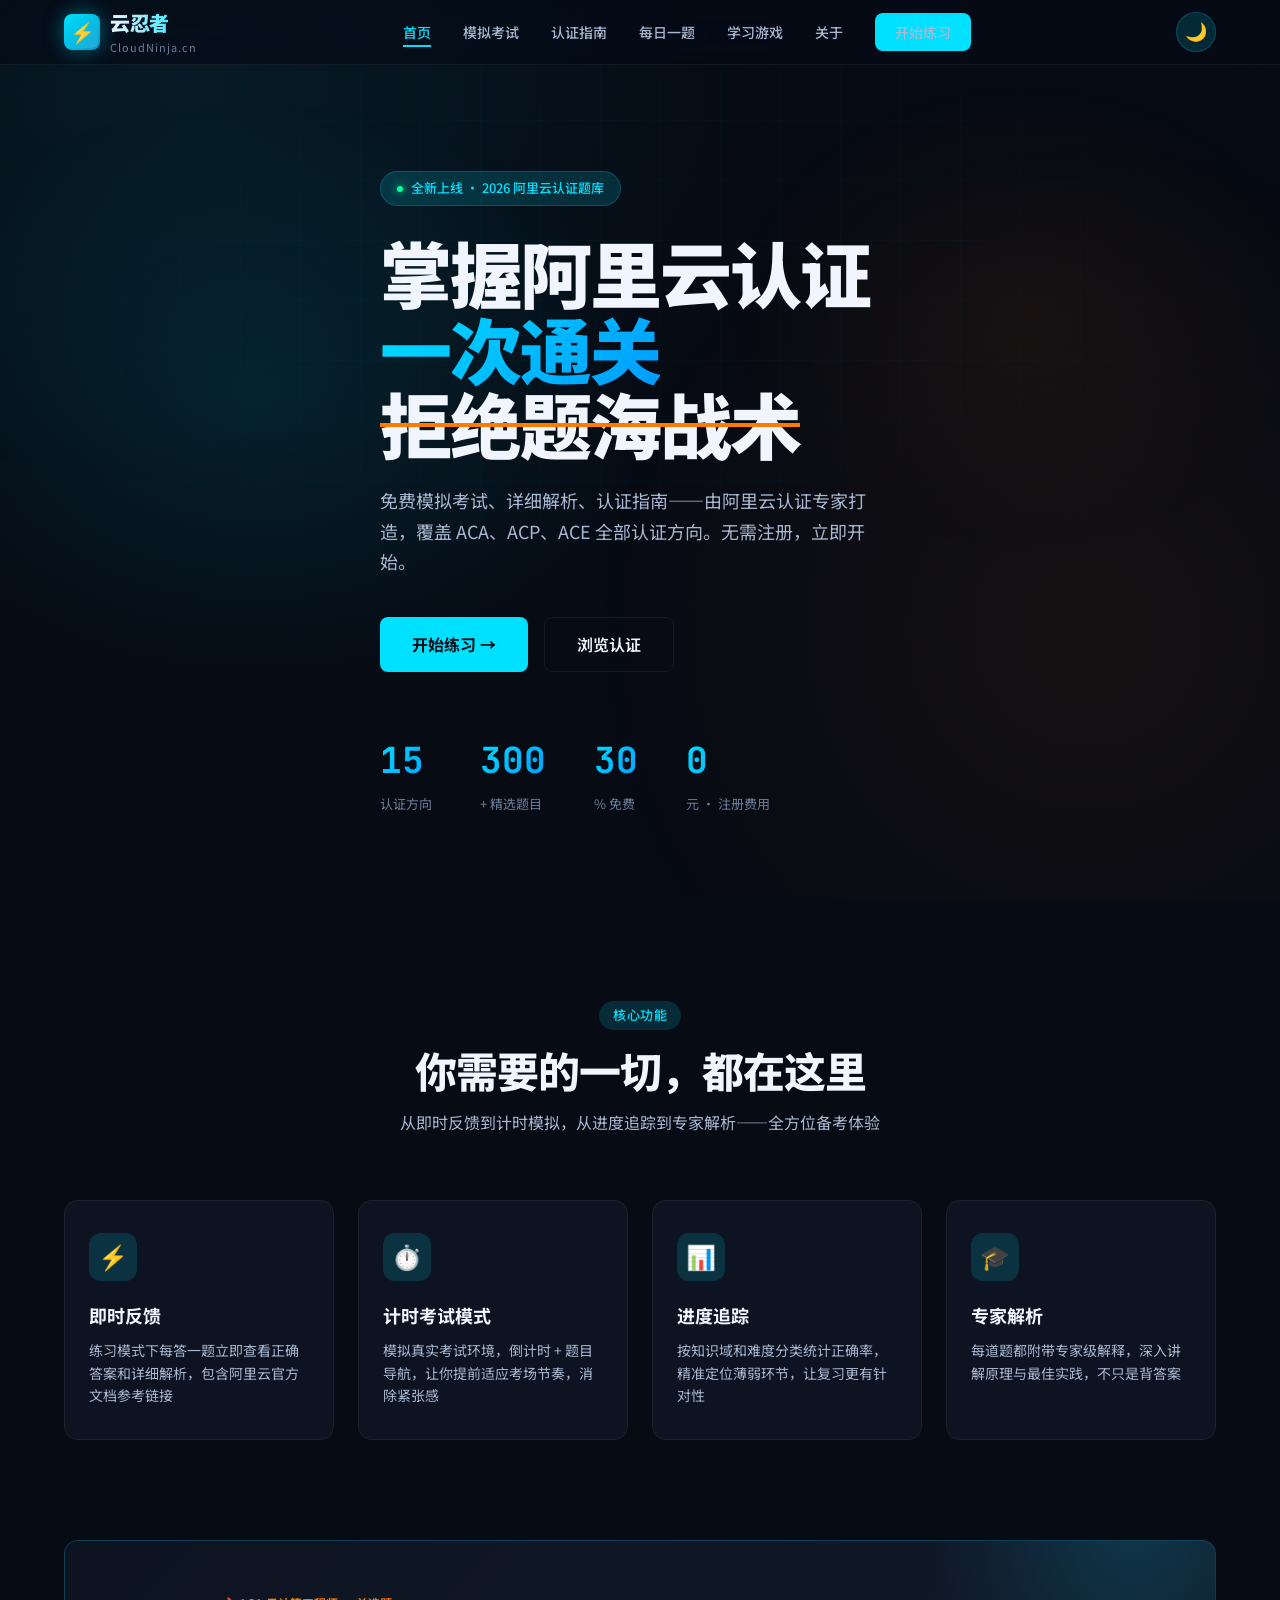
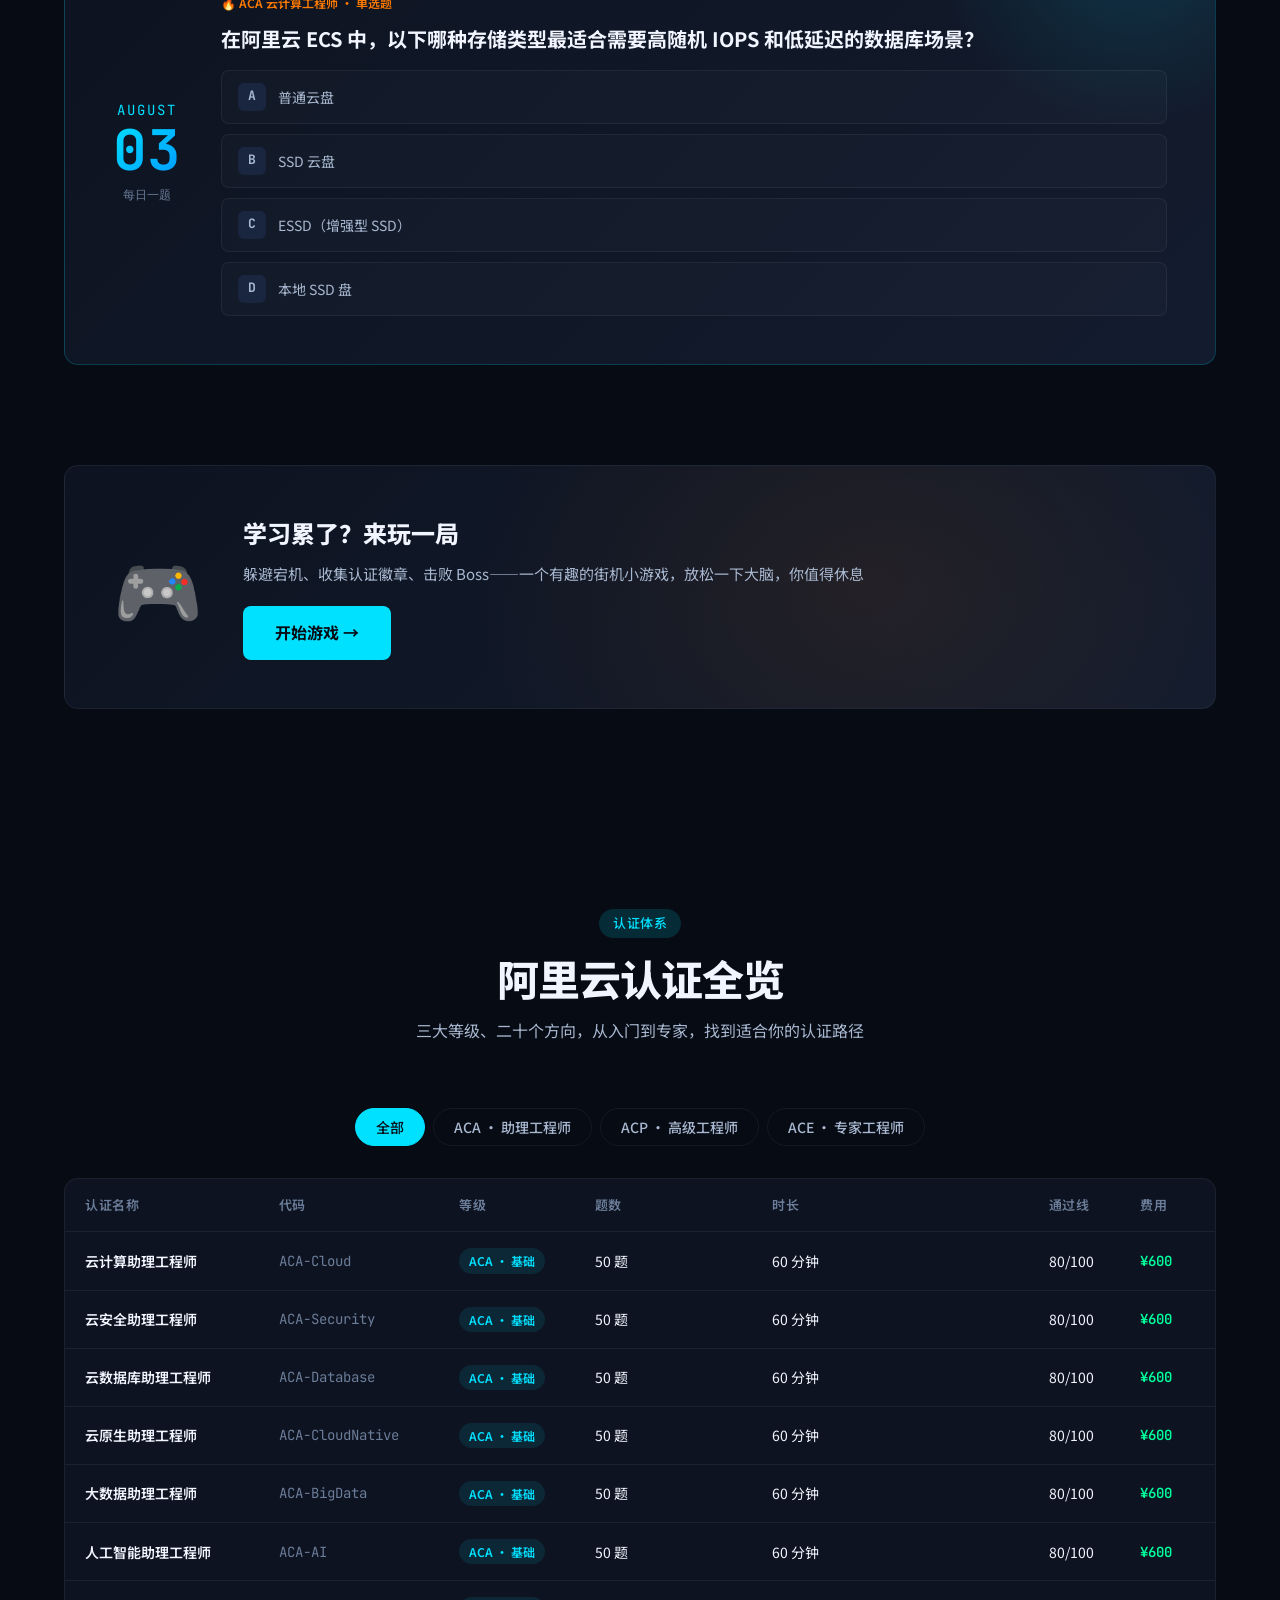
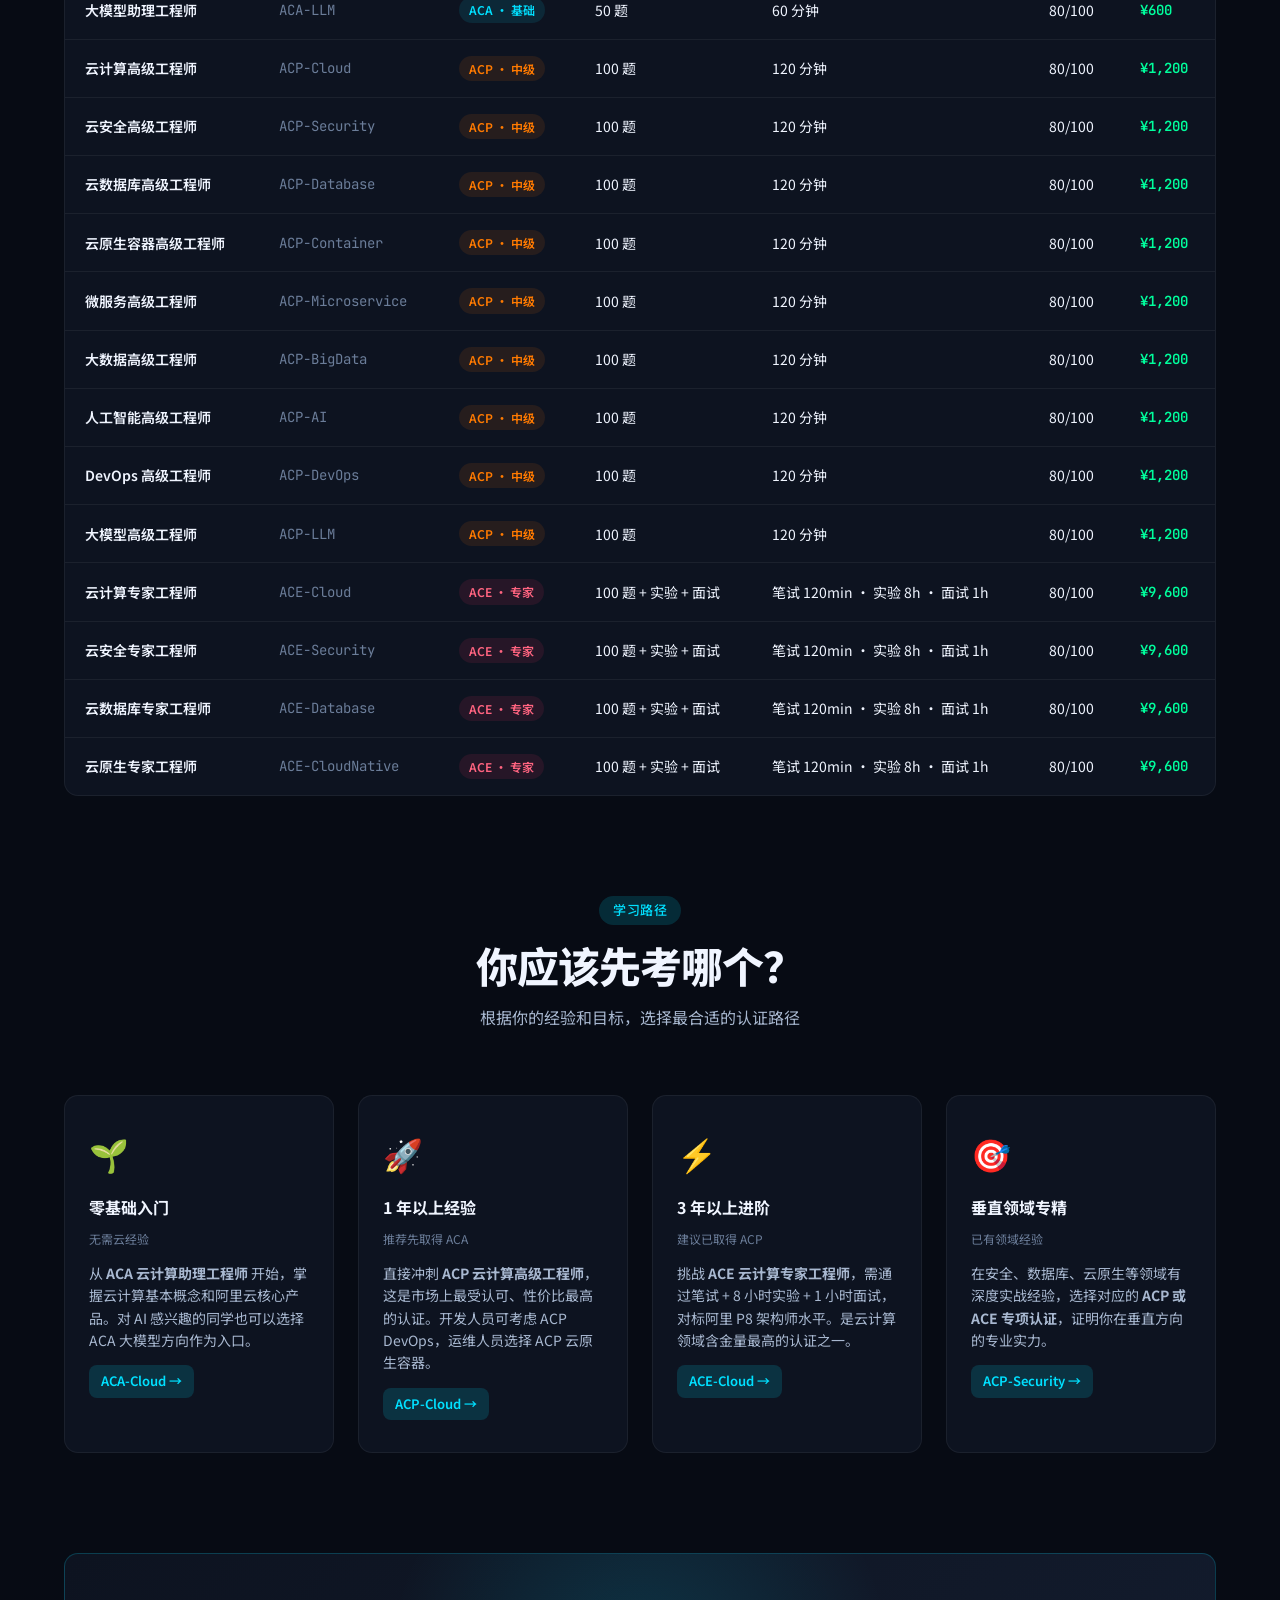
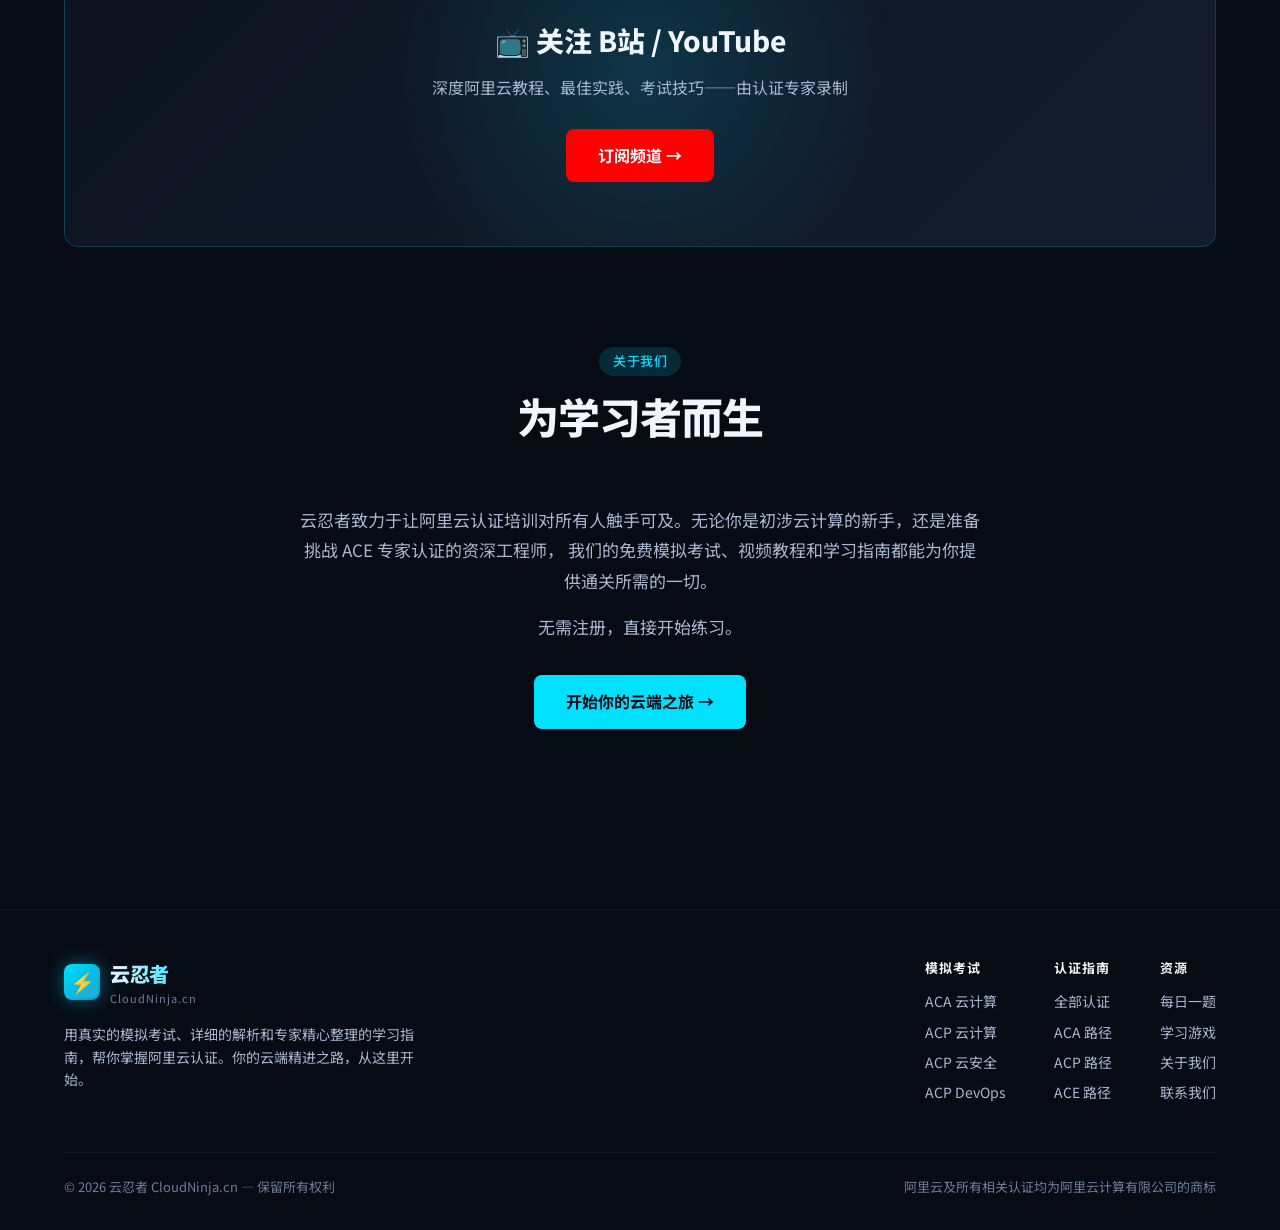
==== index.html @ 6f5555b7 "云忍者 — 阿里云认证模拟考试平台 包含完整的阿里云认证备考网站： - 首页、模拟考试列表、答题系统、认证指南、关于、联系、学习游戏 - 支持 ACA/ACP/ACE 三级认证方向 - 190+ 真实" ====
<!DOCTYPE html>
<html lang="zh-CN">
<head>
    <meta charset="UTF-8">
    <meta name="viewport" content="width=device-width, initial-scale=1.0">
    <meta name="description" content="云忍者 — 免费的阿里云认证备考平台。模拟考试、详细解析、认证指南，助你轻松通过 ACA、ACP、ACE 认证。">
    <meta name="keywords" content="阿里云认证, ACA, ACP, ACE, 云计算, 模拟考试, 认证备考, 云忍者">
    <title>云忍者 — 阿里云认证备考平台 | 免费模拟考试</title>
    <link rel="preconnect" href="https://fonts.googleapis.com">
    <link rel="preconnect" href="https://fonts.gstatic.com" crossorigin>
    <link href="https://fonts.googleapis.com/css2?family=Noto+Sans+SC:wght@300;400;500;700;900&family=JetBrains+Mono:wght@400;600;700&display=swap" rel="stylesheet">
    <link rel="stylesheet" href="style.css">
<script>const t=new URLSearchParams(location.search).get('theme')||localStorage.getItem('theme');if(t==='light')document.documentElement.setAttribute('data-theme','light');</script>
</head>
<body>

<div class="bg-grid"></div>
<div class="bg-glow"></div>

<!-- ===== Navigation ===== -->
<nav id="nav"></nav>

<!-- ===== Hero ===== -->
<section class="hero">
    <div class="hero-bg"></div>
    <div class="hero-particles" id="particles"></div>
    <div class="container">
        <div class="hero-content">
            <div class="hero-badge">
                <span class="dot"></span>
                全新上线 · 2026 阿里云认证题库
            </div>
            <h1>
                掌握阿里云认证<br>
                <span class="accent">一次通关</span><br>
                <span class="strike">拒绝题海战术</span>
            </h1>
            <p>免费模拟考试、详细解析、认证指南——由阿里云认证专家打造，覆盖 ACA、ACP、ACE 全部认证方向。无需注册，立即开始。</p>
            <div class="hero-actions">
                <a href="practice.html" class="btn-primary">开始练习 →</a>
                <a href="certifications.html" class="btn-secondary">浏览认证</a>
            </div>
            <div class="hero-stats">
                <div class="hero-stat">
                    <div class="num" data-target="20">0</div>
                    <div class="label">认证方向</div>
                </div>
                <div class="hero-stat">
                    <div class="num" data-target="1000">0</div>
                    <div class="label">+ 精选题目</div>
                </div>
                <div class="hero-stat">
                    <div class="num" data-target="100">0</div>
                    <div class="label">% 免费</div>
                </div>
                <div class="hero-stat">
                    <div class="num" data-target="0">0</div>
                    <div class="label">元 · 注册费用</div>
                </div>
            </div>
        </div>
    </div>
</section>

<!-- ===== Features ===== -->
<section class="section" id="features">
    <div class="container">
        <div class="section-header reveal">
            <span class="section-tag">核心功能</span>
            <h2 class="section-title">你需要的一切，都在这里</h2>
            <p class="section-sub">从即时反馈到计时模拟，从进度追踪到专家解析——全方位备考体验</p>
        </div>
        <div class="features-grid">
            <a href="practice.html" class="feature-card reveal" style="text-decoration:none;color:inherit">
                <div class="feature-icon">⚡</div>
                <h3>即时反馈</h3>
                <p>练习模式下每答一题立即查看正确答案和详细解析，包含阿里云官方文档参考链接</p>
            </a>
            <a href="practice.html" class="feature-card reveal" style="text-decoration:none;color:inherit">
                <div class="feature-icon">⏱️</div>
                <h3>计时考试模式</h3>
                <p>模拟真实考试环境，倒计时 + 题目导航，让你提前适应考场节奏，消除紧张感</p>
            </a>
            <a href="practice.html" class="feature-card reveal" style="text-decoration:none;color:inherit">
                <div class="feature-icon">📊</div>
                <h3>进度追踪</h3>
                <p>按知识域和难度分类统计正确率，精准定位薄弱环节，让复习更有针对性</p>
            </a>
            <a href="practice.html" class="feature-card reveal" style="text-decoration:none;color:inherit">
                <div class="feature-icon">🎓</div>
                <h3>专家解析</h3>
                <p>每道题都附带专家级解释，深入讲解原理与最佳实践，不只是背答案</p>
            </a>
        </div>
    </div>
</section>

<!-- ===== Question of the Day ===== -->
<section class="section" id="qotd" style="padding-top: 0;">
    <div class="container">
        <div class="qotd-wrap reveal">
            <div class="qotd-date">
                <div class="month">AUGUST</div>
                <div class="day" id="qotdDay">03</div>
                <div class="label">每日一题</div>
            </div>
            <div class="qotd-content">
                <div class="qotd-tag">🔥 ACA 云计算工程师 · 单选题</div>
                <h3>在阿里云 ECS 中，以下哪种存储类型最适合需要高随机 IOPS 和低延迟的数据库场景？</h3>
                <div class="qotd-options" id="qotdOptions">
                    <div class="qotd-option" onclick="checkAnswer(this, false)">
                        <span class="key">A</span> 普通云盘
                    </div>
                    <div class="qotd-option" onclick="checkAnswer(this, false)">
                        <span class="key">B</span> SSD 云盘
                    </div>
                    <div class="qotd-option" onclick="checkAnswer(this, true)">
                        <span class="key">C</span> ESSD（增强型 SSD）
                    </div>
                    <div class="qotd-option" onclick="checkAnswer(this, false)">
                        <span class="key">D</span> 本地 SSD 盘
                    </div>
                </div>
                <div class="qotd-explain" id="qotdExplain">
                    <strong>✅ 正确答案：C. ESSD（增强型 SSD）</strong><br><br>
                    ESSD（Enhanced SSD）基于新一代分布式块存储架构，提供高达 100 万 PL 的随机读写 IOPS 和超低延迟，是数据库等高 IO 场景的首选。相比普通 SSD 云盘，ESSD 在性能上有质的飞跃；而本地 SSD 盘虽然有高性能但数据可靠性不如云盘，且无法随时扩容和快照备份。<br><br>
                    📖 参考：阿里云 ESSD 产品文档 — 块存储性能对比
                </div>
            </div>
        </div>
    </div>
</section>

<!-- ===== Game Promo ===== -->
<section class="section" id="game" style="padding-top: 0;">
    <div class="container">
        <div class="game-banner reveal">
            <div class="game-visual">🎮</div>
            <div class="game-text">
                <h3>学习累了？来玩一局</h3>
                <p>躲避宕机、收集认证徽章、击败 Boss——一个有趣的街机小游戏，放松一下大脑，你值得休息</p>
                <a href="game.html" class="btn-primary">开始游戏 →</a>
            </div>
        </div>
    </div>
</section>

<!-- ===== Certifications ===== -->
<section class="section" id="certifications">
    <div class="container">
        <div class="section-header reveal">
            <span class="section-tag">认证体系</span>
            <h2 class="section-title">阿里云认证全览</h2>
            <p class="section-sub">三大等级、二十个方向，从入门到专家，找到适合你的认证路径</p>
        </div>

        <div class="cert-filter reveal">
            <button class="filter-btn active" data-level="all">全部</button>
            <button class="filter-btn" data-level="aca">ACA · 助理工程师</button>
            <button class="filter-btn" data-level="acp">ACP · 高级工程师</button>
            <button class="filter-btn" data-level="ace">ACE · 专家工程师</button>
        </div>

        <div class="cert-table-wrap reveal">
            <table class="cert-table" id="certTable">
                <thead>
                    <tr>
                        <th>认证名称</th>
                        <th>代码</th>
                        <th>等级</th>
                        <th>题数</th>
                        <th>时长</th>
                        <th>通过线</th>
                        <th>费用</th>
                    </tr>
                </thead>
                <tbody id="certTbody">
                    <!-- ACA -->
                    <tr data-level="aca" onclick="window.location.href='certifications.html?cert=aca-cloud'">
                        <td class="cert-name">云计算助理工程师</td>
                        <td class="cert-code">ACA-Cloud</td>
                        <td><span class="cert-level level-aca">ACA · 基础</span></td>
                        <td>50 题</td>
                        <td>60 分钟</td>
                        <td>80/100</td>
                        <td class="cert-price">¥600</td>
                    </tr>
                    <tr data-level="aca" onclick="window.location.href='certifications.html?cert=aca-security'">
                        <td class="cert-name">云安全助理工程师</td>
                        <td class="cert-code">ACA-Security</td>
                        <td><span class="cert-level level-aca">ACA · 基础</span></td>
                        <td>50 题</td>
                        <td>60 分钟</td>
                        <td>80/100</td>
                        <td class="cert-price">¥600</td>
                    </tr>
                    <tr data-level="aca" onclick="window.location.href='certifications.html?cert=aca-database'">
                        <td class="cert-name">云数据库助理工程师</td>
                        <td class="cert-code">ACA-Database</td>
                        <td><span class="cert-level level-aca">ACA · 基础</span></td>
                        <td>50 题</td>
                        <td>60 分钟</td>
                        <td>80/100</td>
                        <td class="cert-price">¥600</td>
                    </tr>
                    <tr data-level="aca" onclick="window.location.href='certifications.html?cert=aca-cloudnative'">
                        <td class="cert-name">云原生助理工程师</td>
                        <td class="cert-code">ACA-CloudNative</td>
                        <td><span class="cert-level level-aca">ACA · 基础</span></td>
                        <td>50 题</td>
                        <td>60 分钟</td>
                        <td>80/100</td>
                        <td class="cert-price">¥600</td>
                    </tr>
                    <tr data-level="aca" onclick="window.location.href='certifications.html?cert=aca-bigdata'">
                        <td class="cert-name">大数据助理工程师</td>
                        <td class="cert-code">ACA-BigData</td>
                        <td><span class="cert-level level-aca">ACA · 基础</span></td>
                        <td>50 题</td>
                        <td>60 分钟</td>
                        <td>80/100</td>
                        <td class="cert-price">¥600</td>
                    </tr>
                    <tr data-level="aca" onclick="window.location.href='certifications.html?cert=aca-ai'">
                        <td class="cert-name">人工智能助理工程师</td>
                        <td class="cert-code">ACA-AI</td>
                        <td><span class="cert-level level-aca">ACA · 基础</span></td>
                        <td>50 题</td>
                        <td>60 分钟</td>
                        <td>80/100</td>
                        <td class="cert-price">¥600</td>
                    </tr>
                    <tr data-level="aca" onclick="window.location.href='certifications.html?cert=aca-llm'">
                        <td class="cert-name">大模型助理工程师</td>
                        <td class="cert-code">ACA-LLM</td>
                        <td><span class="cert-level level-aca">ACA · 基础</span></td>
                        <td>50 题</td>
                        <td>60 分钟</td>
                        <td>80/100</td>
                        <td class="cert-price">¥600</td>
                    </tr>
                    <!-- ACP -->
                    <tr data-level="acp" onclick="window.location.href='certifications.html?cert=acp-cloud'">
                        <td class="cert-name">云计算高级工程师</td>
                        <td class="cert-code">ACP-Cloud</td>
                        <td><span class="cert-level level-acp">ACP · 中级</span></td>
                        <td>100 题</td>
                        <td>120 分钟</td>
                        <td>80/100</td>
                        <td class="cert-price">¥1,200</td>
                    </tr>
                    <tr data-level="acp" onclick="window.location.href='certifications.html?cert=acp-security'">
                        <td class="cert-name">云安全高级工程师</td>
                        <td class="cert-code">ACP-Security</td>
                        <td><span class="cert-level level-acp">ACP · 中级</span></td>
                        <td>100 题</td>
                        <td>120 分钟</td>
                        <td>80/100</td>
                        <td class="cert-price">¥1,200</td>
                    </tr>
                    <tr data-level="acp" onclick="window.location.href='certifications.html?cert=acp-database'">
                        <td class="cert-name">云数据库高级工程师</td>
                        <td class="cert-code">ACP-Database</td>
                        <td><span class="cert-level level-acp">ACP · 中级</span></td>
                        <td>100 题</td>
                        <td>120 分钟</td>
                        <td>80/100</td>
                        <td class="cert-price">¥1,200</td>
                    </tr>
                    <tr data-level="acp" onclick="window.location.href='certifications.html?cert=acp-container'">
                        <td class="cert-name">云原生容器高级工程师</td>
                        <td class="cert-code">ACP-Container</td>
                        <td><span class="cert-level level-acp">ACP · 中级</span></td>
                        <td>100 题</td>
                        <td>120 分钟</td>
                        <td>80/100</td>
                        <td class="cert-price">¥1,200</td>
                    </tr>
                    <tr data-level="acp" onclick="window.location.href='certifications.html?cert=acp-microservice'">
                        <td class="cert-name">微服务高级工程师</td>
                        <td class="cert-code">ACP-Microservice</td>
                        <td><span class="cert-level level-acp">ACP · 中级</span></td>
                        <td>100 题</td>
                        <td>120 分钟</td>
                        <td>80/100</td>
                        <td class="cert-price">¥1,200</td>
                    </tr>
                    <tr data-level="acp" onclick="window.location.href='certifications.html?cert=acp-bigdata'">
                        <td class="cert-name">大数据高级工程师</td>
                        <td class="cert-code">ACP-BigData</td>
                        <td><span class="cert-level level-acp">ACP · 中级</span></td>
                        <td>100 题</td>
                        <td>120 分钟</td>
                        <td>80/100</td>
                        <td class="cert-price">¥1,200</td>
                    </tr>
                    <tr data-level="acp" onclick="window.location.href='certifications.html?cert=acp-ai'">
                        <td class="cert-name">人工智能高级工程师</td>
                        <td class="cert-code">ACP-AI</td>
                        <td><span class="cert-level level-acp">ACP · 中级</span></td>
                        <td>100 题</td>
                        <td>120 分钟</td>
                        <td>80/100</td>
                        <td class="cert-price">¥1,200</td>
                    </tr>
                    <tr data-level="acp" onclick="window.location.href='certifications.html?cert=acp-devops'">
                        <td class="cert-name">DevOps 高级工程师</td>
                        <td class="cert-code">ACP-DevOps</td>
                        <td><span class="cert-level level-acp">ACP · 中级</span></td>
                        <td>100 题</td>
                        <td>120 分钟</td>
                        <td>80/100</td>
                        <td class="cert-price">¥1,200</td>
                    </tr>
                    <tr data-level="acp" onclick="window.location.href='certifications.html?cert=acp-llm'">
                        <td class="cert-name">大模型高级工程师</td>
                        <td class="cert-code">ACP-LLM</td>
                        <td><span class="cert-level level-acp">ACP · 中级</span></td>
                        <td>100 题</td>
                        <td>120 分钟</td>
                        <td>80/100</td>
                        <td class="cert-price">¥1,200</td>
                    </tr>
                    <!-- ACE -->
                    <tr data-level="ace" onclick="window.location.href='certifications.html?cert=ace-cloud'">
                        <td class="cert-name">云计算专家工程师</td>
                        <td class="cert-code">ACE-Cloud</td>
                        <td><span class="cert-level level-ace">ACE · 专家</span></td>
                        <td>100 题 + 实验 + 面试</td>
                        <td>笔试 120min · 实验 8h · 面试 1h</td>
                        <td>80/100</td>
                        <td class="cert-price">¥9,600</td>
                    </tr>
                    <tr data-level="ace" onclick="window.location.href='certifications.html?cert=ace-security'">
                        <td class="cert-name">云安全专家工程师</td>
                        <td class="cert-code">ACE-Security</td>
                        <td><span class="cert-level level-ace">ACE · 专家</span></td>
                        <td>100 题 + 实验 + 面试</td>
                        <td>笔试 120min · 实验 8h · 面试 1h</td>
                        <td>80/100</td>
                        <td class="cert-price">¥9,600</td>
                    </tr>
                    <tr data-level="ace" onclick="window.location.href='certifications.html?cert=ace-database'">
                        <td class="cert-name">云数据库专家工程师</td>
                        <td class="cert-code">ACE-Database</td>
                        <td><span class="cert-level level-ace">ACE · 专家</span></td>
                        <td>100 题 + 实验 + 面试</td>
                        <td>笔试 120min · 实验 8h · 面试 1h</td>
                        <td>80/100</td>
                        <td class="cert-price">¥9,600</td>
                    </tr>
                    <tr data-level="ace" onclick="window.location.href='certifications.html?cert=ace-cloudnative'">
                        <td class="cert-name">云原生专家工程师</td>
                        <td class="cert-code">ACE-CloudNative</td>
                        <td><span class="cert-level level-ace">ACE · 专家</span></td>
                        <td>100 题 + 实验 + 面试</td>
                        <td>笔试 120min · 实验 8h · 面试 1h</td>
                        <td>80/100</td>
                        <td class="cert-price">¥9,600</td>
                    </tr>
                </tbody>
            </table>
        </div>
    </div>
</section>

<!-- ===== Certification Paths ===== -->
<section class="section" style="padding-top: 0;">
    <div class="container">
        <div class="section-header reveal">
            <span class="section-tag">学习路径</span>
            <h2 class="section-title">你应该先考哪个？</h2>
            <p class="section-sub">根据你的经验和目标，选择最合适的认证路径</p>
        </div>
        <div class="paths-grid">
            <a href="certifications.html?cert=aca-cloud" class="path-card reveal" style="text-decoration:none;color:inherit">
                <div class="path-icon">🌱</div>
                <h4>零基础入门</h4>
                <div class="exp">无需云经验</div>
                <p>从 <strong>ACA 云计算助理工程师</strong> 开始，掌握云计算基本概念和阿里云核心产品。对 AI 感兴趣的同学也可以选择 ACA 大模型方向作为入口。</p>
                <div class="cert-rec">ACA-Cloud →</div>
            </a>
            <a href="certifications.html?cert=acp-cloud" class="path-card reveal" style="text-decoration:none;color:inherit">
                <div class="path-icon">🚀</div>
                <h4>1 年以上经验</h4>
                <div class="exp">推荐先取得 ACA</div>
                <p>直接冲刺 <strong>ACP 云计算高级工程师</strong>，这是市场上最受认可、性价比最高的认证。开发人员可考虑 ACP DevOps，运维人员选择 ACP 云原生容器。</p>
                <div class="cert-rec">ACP-Cloud →</div>
            </a>
            <a href="certifications.html?cert=ace-cloud" class="path-card reveal" style="text-decoration:none;color:inherit">
                <div class="path-icon">⚡</div>
                <h4>3 年以上进阶</h4>
                <div class="exp">建议已取得 ACP</div>
                <p>挑战 <strong>ACE 云计算专家工程师</strong>，需通过笔试 + 8 小时实验 + 1 小时面试，对标阿里 P8 架构师水平。是云计算领域含金量最高的认证之一。</p>
                <div class="cert-rec">ACE-Cloud →</div>
            </a>
            <a href="certifications.html?cert=acp-security" class="path-card reveal" style="text-decoration:none;color:inherit">
                <div class="path-icon">🎯</div>
                <h4>垂直领域专精</h4>
                <div class="exp">已有领域经验</div>
                <p>在安全、数据库、云原生等领域有深度实战经验，选择对应的 <strong>ACP 或 ACE 专项认证</strong>，证明你在垂直方向的专业实力。</p>
                <div class="cert-rec">ACP-Security →</div>
            </a>
        </div>
    </div>
</section>

<!-- ===== YouTube CTA ===== -->
<section class="section" style="padding-top: 0;">
    <div class="container">
        <div class="yt-banner reveal">
            <h3>📺 关注 B站 / YouTube</h3>
            <p>深度阿里云教程、最佳实践、考试技巧——由认证专家录制</p>
            <a href="https://www.youtube.com/" class="yt-btn">订阅频道 →</a>
        </div>
    </div>
</section>

<!-- ===== About ===== -->
<section class="section" id="about" style="padding-top: 0;">
    <div class="container">
        <div class="section-header reveal">
            <span class="section-tag">关于我们</span>
            <h2 class="section-title">为学习者而生</h2>
        </div>
        <div style="max-width: 680px; margin: 0 auto; text-align: center;" class="reveal">
            <p style="font-size: 17px; color: var(--text-1); line-height: 1.8;">
                云忍者致力于让阿里云认证培训对所有人触手可及。无论你是初涉云计算的新手，还是准备挑战 ACE 专家认证的资深工程师，
                我们的免费模拟考试、视频教程和学习指南都能为你提供通关所需的一切。
            </p>
            <p style="font-size: 17px; color: var(--text-1); line-height: 1.8; margin-top: 16px;">
                无需注册，直接开始练习。
            </p>
            <div style="margin-top: 32px;">
                <a href="practice.html" class="btn-primary">开始你的云端之旅 →</a>
            </div>
        </div>
    </div>
</section>

<!-- ===== Footer ===== -->
<footer id="footer"></footer>

<script src="app.js"></script>
<script>
    // ===== Particles =====
    const particlesContainer = document.getElementById('particles');
    for (let i = 0; i < 20; i++) {
        const p = document.createElement('div');
        p.className = 'particle';
        p.style.left = Math.random() * 100 + '%';
        p.style.animationDelay = Math.random() * 15 + 's';
        p.style.animationDuration = (10 + Math.random() * 10) + 's';
        const size = 2 + Math.random() * 4;
        p.style.width = size + 'px';
        p.style.height = size + 'px';
        particlesContainer.appendChild(p);
    }

    // ===== Counter animation =====
    const counters = document.querySelectorAll('.hero-stat .num');
    const animateCounter = (el) => {
        const target = parseInt(el.dataset.target);
        if (target === 0) { el.textContent = '0'; return; }
        let current = 0;
        const step = Math.ceil(target / 50);
        const timer = setInterval(() => {
            current += step;
            if (current >= target) { current = target; clearInterval(timer); }
            el.textContent = current;
        }, 30);
    };

    // ===== Scroll reveal =====
    const observer = new IntersectionObserver((entries) => {
        entries.forEach(entry => {
            if (entry.isIntersecting) {
                entry.target.classList.add('in');
                if (entry.target.classList.contains('hero-stat')) {
                    animateCounter(entry.target.querySelector('.num'));
                }
            }
        });
    }, { threshold: 0.15 });

    document.querySelectorAll('.reveal').forEach(el => observer.observe(el));
    document.querySelectorAll('.hero-stat').forEach(el => observer.observe(el));

    // ===== QOTD interaction =====
    function checkAnswer(el, isCorrect) {
        document.querySelectorAll('.qotd-option').forEach(opt => {
            opt.style.pointerEvents = 'none';
            if (opt === el) {
                if (isCorrect) {
                    opt.classList.add('correct');
                } else {
                    opt.classList.add('wrong');
                    document.querySelectorAll('.qotd-option').forEach(o => {
                        if (o.querySelector('.key').textContent === 'C') {
                            o.classList.add('correct');
                        }
                    });
                }
            }
        });
        document.getElementById('qotdExplain').classList.add('show');
    }

    // ===== Cert filter =====
    document.querySelectorAll('.filter-btn').forEach(btn => {
        btn.addEventListener('click', () => {
            document.querySelectorAll('.filter-btn').forEach(b => b.classList.remove('active'));
            btn.classList.add('active');
            const level = btn.dataset.level;
            document.querySelectorAll('#certTbody tr').forEach(row => {
                row.style.display = (level === 'all' || row.dataset.level === level) ? '' : 'none';
            });
        });
    });
</script>

</body>
</html>
---- style.css ----
/* ===== Reset & Base ===== */
*, *::before, *::after { box-sizing: border-box; margin: 0; padding: 0; }
:root {
    --bg-0: #070b14;
    --bg-1: #0d1320;
    --bg-2: #131c2e;
    --bg-3: #1a2640;
    --border: rgba(255,255,255,0.06);
    --border-hi: rgba(0,224,255,0.2);
    --accent: #00e0ff;
    --accent-dim: rgba(0,224,255,0.15);
    --accent-glow: rgba(0,224,255,0.4);
    --warm: #ff7a00;
    --warm-dim: rgba(255,122,0,0.15);
    --green: #00ff9d;
    --red: #ff6480;
    --red-dim: rgba(255,100,128,0.1);
    --text-0: #f0f5ff;
    --text-1: #a8b8d0;
    --text-2: #6b7d99;
    --text-3: #3d4a63;
    --radius: 14px;
    --radius-sm: 8px;
    --max-w: 1200px;
    --font-sans: 'Noto Sans SC', -apple-system, BlinkMacSystemFont, sans-serif;
    --font-mono: 'JetBrains Mono', 'Fira Code', monospace;
    --nav-bg: rgba(7,11,20,0.7);
    --option-bg: rgba(255,255,255,0.02);
}

/* ===== Light Theme ===== */
[data-theme="light"] {
    --bg-0: #f5f7fa;
    --bg-1: #ffffff;
    --bg-2: #eef2f7;
    --bg-3: #e2e8f0;
    --border: rgba(0,0,0,0.08);
    --border-hi: rgba(0,153,204,0.25);
    --accent: #0090b8;
    --accent-dim: rgba(0,144,184,0.1);
    --accent-glow: rgba(0,144,184,0.3);
    --warm: #d96500;
    --warm-dim: rgba(217,101,0,0.1);
    --green: #00a060;
    --red: #e0406a;
    --red-dim: rgba(224,64,106,0.08);
    --text-0: #1a202c;
    --text-1: #4a5568;
    --text-2: #718096;
    --text-3: #a0aec0;
    --nav-bg: rgba(255,255,255,0.8);
    --option-bg: rgba(0,0,0,0.02);
}
html { scroll-behavior: smooth; }
body {
    font-family: var(--font-sans);
    background: var(--bg-0);
    color: var(--text-0);
    line-height: 1.6;
    overflow-x: hidden;
    -webkit-font-smoothing: antialiased;
}
a { color: inherit; text-decoration: none; }
img { max-width: 100%; display: block; }

/* ===== Background Effects ===== */
.bg-grid {
    position: fixed; inset: 0; z-index: 0; pointer-events: none;
    background-image:
        linear-gradient(rgba(0,224,255,0.025) 1px, transparent 1px),
        linear-gradient(90deg, rgba(0,224,255,0.025) 1px, transparent 1px);
    background-size: 60px 60px;
    mask-image: radial-gradient(ellipse 80% 60% at 50% 30%, black 30%, transparent 80%);
}
.bg-glow {
    position: fixed; inset: 0; z-index: 0; pointer-events: none;
    background:
        radial-gradient(ellipse 600px 400px at 15% 10%, rgba(0,224,255,0.08), transparent),
        radial-gradient(ellipse 500px 500px at 85% 70%, rgba(255,122,0,0.06), transparent);
}

/* ===== Navigation ===== */
nav {
    position: sticky; top: 0; z-index: 100;
    backdrop-filter: blur(20px) saturate(1.5);
    -webkit-backdrop-filter: blur(20px) saturate(1.5);
    background: var(--nav-bg);
    border-bottom: 1px solid var(--border);
    transition: border-color 0.3s;
}
nav.scrolled { border-bottom-color: var(--border-hi); }
.nav-inner {
    max-width: var(--max-w); margin: 0 auto;
    display: flex; align-items: center; justify-content: space-between;
    padding: 0 24px; height: 64px;
}
.logo {
    display: flex; align-items: center; gap: 10px;
    font-weight: 900; font-size: 20px; letter-spacing: -0.5px;
}
.logo-icon {
    width: 36px; height: 36px;
    background: linear-gradient(135deg, var(--accent), #0099cc);
    border-radius: 8px;
    display: flex; align-items: center; justify-content: center;
    font-size: 20px; position: relative;
    box-shadow: 0 0 20px var(--accent-glow);
}
.logo-icon::after {
    content: ''; position: absolute; inset: 2px;
    border-radius: 6px;
    background: linear-gradient(135deg, transparent 40%, rgba(255,255,255,0.15));
    pointer-events: none;
}
.logo-text { background: linear-gradient(90deg, var(--text-0), var(--accent)); -webkit-background-clip: text; -webkit-text-fill-color: transparent; }
.logo-sub { font-size: 11px; color: var(--text-2); font-weight: 400; letter-spacing: 1px; }
.nav-links { display: flex; align-items: center; gap: 32px; }
.nav-links a {
    font-size: 14px; color: var(--text-1); font-weight: 500;
    transition: color 0.2s; position: relative;
}
.nav-links a::after {
    content: ''; position: absolute; bottom: -4px; left: 0;
    width: 0; height: 2px; background: var(--accent);
    transition: width 0.3s;
}
.nav-links a:hover { color: var(--text-0); }
.nav-links a:hover::after { width: 100%; }
.nav-links a.active { color: var(--accent); }
.nav-links a.active::after { width: 100%; }
.nav-cta {
    padding: 8px 20px; border-radius: var(--radius-sm);
    background: var(--accent); color: var(--bg-0);
    font-weight: 700; font-size: 14px;
    transition: all 0.2s;
}
.nav-cta:hover { box-shadow: 0 0 24px var(--accent-glow); transform: translateY(-1px); }
.nav-right { display: flex; align-items: center; gap: 12px; }
.mobile-toggle { display: none; background: none; border: none; color: var(--text-0); font-size: 24px; cursor: pointer; }

/* ===== Layout ===== */
.container { max-width: var(--max-w); margin: 0 auto; padding: 0 24px; position: relative; z-index: 1; }
section { position: relative; z-index: 1; }

/* ===== Hero ===== */
.hero {
    min-height: calc(100svh - 64px);
    display: flex; align-items: center;
    position: relative; overflow: hidden;
    padding: 80px 0 60px;
}
.hero-bg {
    position: absolute; inset: 0; z-index: 0;
    background:
        radial-gradient(ellipse 700px 500px at 20% 40%, rgba(0,224,255,0.1), transparent 60%),
        radial-gradient(ellipse 500px 400px at 80% 30%, rgba(255,122,0,0.05), transparent 60%);
}
.hero-particles { position: absolute; inset: 0; z-index: 0; overflow: hidden; }
.particle {
    position: absolute; width: 4px; height: 4px;
    background: var(--accent); border-radius: 50%;
    opacity: 0; box-shadow: 0 0 8px var(--accent);
    animation: floatUp 15s linear infinite;
}
@keyframes floatUp {
    0% { transform: translateY(100vh) scale(0); opacity: 0; }
    10% { opacity: 0.6; }
    90% { opacity: 0.3; }
    100% { transform: translateY(-10vh) scale(1.5); opacity: 0; }
}
.hero-content {
    max-width: 680px; position: relative; z-index: 2;
}
.hero-badge {
    display: inline-flex; align-items: center; gap: 8px;
    padding: 6px 16px; border-radius: 100px;
    background: var(--accent-dim); border: 1px solid var(--border-hi);
    font-size: 13px; color: var(--accent); font-weight: 500;
    margin-bottom: 28px;
    animation: fadeUp 0.8s 0.1s both;
}
.hero-badge .dot { width: 6px; height: 6px; border-radius: 50%; background: var(--green); box-shadow: 0 0 8px var(--green); animation: pulse 2s infinite; }
@keyframes pulse { 0%,100% { opacity: 1; } 50% { opacity: 0.4; } }
.hero h1 {
    font-size: clamp(40px, 6vw, 72px);
    font-weight: 900; line-height: 1.05;
    letter-spacing: -2px; margin-bottom: 24px;
    animation: fadeUp 0.8s 0.2s both;
}
.hero h1 .accent {
    background: linear-gradient(135deg, var(--accent), #0099ff);
    -webkit-background-clip: text; -webkit-text-fill-color: transparent;
    background-clip: text;
}
.hero h1 .strike {
    position: relative; display: inline-block;
}
.hero h1 .strike::after {
    content: ''; position: absolute; left: 0; right: 0; top: 50%;
    height: 4px; background: var(--warm);
    transform: scaleX(0); transform-origin: left;
    animation: strikeIn 0.6s 1.2s forwards;
}
@keyframes strikeIn { to { transform: scaleX(1); } }
.hero p {
    font-size: 18px; color: var(--text-1); line-height: 1.7;
    max-width: 520px; margin-bottom: 40px;
    animation: fadeUp 0.8s 0.4s both;
}
.hero-actions { display: flex; gap: 16px; flex-wrap: wrap; animation: fadeUp 0.8s 0.6s both; }
.btn-primary {
    display: inline-flex; align-items: center; gap: 8px;
    padding: 14px 32px; border-radius: var(--radius-sm);
    background: var(--accent); color: var(--bg-0);
    font-weight: 700; font-size: 16px;
    transition: all 0.25s; border: none; cursor: pointer;
}
.btn-primary:hover { box-shadow: 0 0 32px var(--accent-glow); transform: translateY(-2px); }
.btn-secondary {
    display: inline-flex; align-items: center; gap: 8px;
    padding: 14px 32px; border-radius: var(--radius-sm);
    background: transparent; color: var(--text-0);
    font-weight: 600; font-size: 16px;
    border: 1px solid var(--border); cursor: pointer;
    transition: all 0.25s;
}
.btn-secondary:hover { border-color: var(--accent); color: var(--accent); }
@keyframes fadeUp {
    from { opacity: 0; transform: translateY(30px); }
    to { opacity: 1; transform: translateY(0); }
}

/* Hero stats */
.hero-stats {
    display: flex; gap: 48px; margin-top: 60px;
    animation: fadeUp 0.8s 0.8s both;
}
.hero-stat .num {
    font-family: var(--font-mono);
    font-size: 36px; font-weight: 700;
    background: linear-gradient(135deg, var(--accent), #0099ff);
    -webkit-background-clip: text; -webkit-text-fill-color: transparent;
}
.hero-stat .label { font-size: 13px; color: var(--text-2); margin-top: 4px; }

/* ===== Sections ===== */
.section { padding: 100px 0; }
.section-header { text-align: center; margin-bottom: 64px; }
.section-tag {
    display: inline-block; padding: 4px 14px; border-radius: 100px;
    background: var(--accent-dim); color: var(--accent);
    font-size: 13px; font-weight: 500; letter-spacing: 0.5px;
    margin-bottom: 16px;
}
.section-title {
    font-size: clamp(28px, 4vw, 42px);
    font-weight: 800; letter-spacing: -1px; line-height: 1.15;
}
.section-sub { font-size: 16px; color: var(--text-1); margin-top: 16px; max-width: 560px; margin-left: auto; margin-right: auto; }

/* ===== Features ===== */
.features-grid {
    display: grid; grid-template-columns: repeat(4, 1fr); gap: 24px;
}
.feature-card {
    background: var(--bg-1); border: 1px solid var(--border);
    border-radius: var(--radius); padding: 32px 24px;
    transition: all 0.3s; position: relative; overflow: hidden;
}
.feature-card::before {
    content: ''; position: absolute; top: 0; left: 0; right: 0; height: 2px;
    background: linear-gradient(90deg, transparent, var(--accent), transparent);
    transform: scaleX(0); transition: transform 0.4s;
}
.feature-card:hover { border-color: var(--border-hi); background: var(--bg-2); transform: translateY(-4px); }
.feature-card:hover::before { transform: scaleX(1); }
.feature-icon {
    width: 48px; height: 48px; border-radius: 12px;
    background: var(--accent-dim); display: flex; align-items: center; justify-content: center;
    font-size: 24px; margin-bottom: 20px;
}
.feature-card h3 { font-size: 18px; font-weight: 700; margin-bottom: 10px; }
.feature-card p { font-size: 14px; color: var(--text-1); line-height: 1.6; }

/* ===== Question of the Day ===== */
.qotd-wrap {
    background: linear-gradient(135deg, var(--bg-1), var(--bg-2));
    border: 1px solid var(--border-hi); border-radius: var(--radius);
    padding: 48px; display: grid; grid-template-columns: auto 1fr; gap: 40px; align-items: center;
    position: relative; overflow: hidden;
}
.qotd-wrap::before {
    content: ''; position: absolute; top: -50%; right: -10%; width: 400px; height: 400px;
    background: radial-gradient(circle, var(--accent-dim), transparent 70%);
    pointer-events: none;
}
.qotd-date {
    font-family: var(--font-mono); text-align: center;
}
.qotd-date .month { font-size: 14px; color: var(--accent); text-transform: uppercase; letter-spacing: 2px; }
.qotd-date .day { font-size: 56px; font-weight: 700; line-height: 1; background: linear-gradient(135deg, var(--accent), #0099ff); -webkit-background-clip: text; -webkit-text-fill-color: transparent; }
.qotd-date .label { font-size: 12px; color: var(--text-2); margin-top: 8px; }
.qotd-content { position: relative; z-index: 1; }
.qotd-tag { display: inline-flex; align-items: center; gap: 6px; font-size: 12px; color: var(--warm); font-weight: 600; margin-bottom: 12px; }
.qotd-content h3 { font-size: 20px; font-weight: 700; margin-bottom: 16px; line-height: 1.5; }
.qotd-options { display: flex; flex-direction: column; gap: 10px; }
.qotd-option {
    display: flex; align-items: center; gap: 12px;
    padding: 12px 16px; border-radius: var(--radius-sm);
    background: var(--option-bg); border: 1px solid var(--border);
    font-size: 14px; color: var(--text-1); cursor: pointer;
    transition: all 0.2s;
}
.qotd-option:hover { border-color: var(--accent); background: var(--accent-dim); color: var(--text-0); }
.qotd-option .key {
    width: 28px; height: 28px; border-radius: 6px;
    background: var(--bg-3); display: flex; align-items: center; justify-content: center;
    font-family: var(--font-mono); font-size: 13px; font-weight: 700; color: var(--text-1);
    flex-shrink: 0;
}
.qotd-option.correct { border-color: var(--green); background: rgba(0,255,157,0.08); color: var(--text-0); }
.qotd-option.correct .key { background: var(--green); color: var(--bg-0); }
.qotd-option.wrong { border-color: var(--red); background: var(--red-dim); color: var(--red); }
.qotd-option.wrong .key { background: var(--red); color: var(--bg-0); }
.qotd-explain {
    margin-top: 16px; padding: 16px; border-radius: var(--radius-sm);
    background: rgba(0,224,255,0.05); border: 1px solid var(--border-hi);
    font-size: 14px; color: var(--text-1); line-height: 1.7;
    display: none;
}
.qotd-explain.show { display: block; animation: fadeUp 0.4s; }

/* ===== Game Promo ===== */
.game-banner {
    display: flex; align-items: center; gap: 40px;
    background: linear-gradient(135deg, var(--bg-1), var(--bg-2));
    border: 1px solid var(--border); border-radius: var(--radius);
    padding: 48px; position: relative; overflow: hidden;
}
.game-banner::before {
    content: ''; position: absolute; inset: 0;
    background: radial-gradient(ellipse 400px 300px at 70% 50%, rgba(255,122,0,0.08), transparent);
}
.game-visual {
    font-size: 72px; line-height: 1; position: relative; z-index: 1;
}
.game-text { flex: 1; position: relative; z-index: 1; }
.game-text h3 { font-size: 24px; font-weight: 800; margin-bottom: 10px; }
.game-text p { font-size: 15px; color: var(--text-1); margin-bottom: 20px; }

/* ===== Certification Table ===== */
.cert-filter {
    display: flex; justify-content: center; gap: 8px; margin-bottom: 32px; flex-wrap: wrap;
}
.filter-btn {
    padding: 8px 20px; border-radius: 100px; border: 1px solid var(--border);
    background: transparent; color: var(--text-1); font-size: 14px; font-weight: 500;
    cursor: pointer; transition: all 0.2s; font-family: var(--font-sans);
}
.filter-btn.active { background: var(--accent); color: var(--bg-0); border-color: var(--accent); }
.filter-btn:hover:not(.active) { border-color: var(--accent); color: var(--text-0); }
.cert-table-wrap {
    overflow-x: auto; border-radius: var(--radius);
    border: 1px solid var(--border); background: var(--bg-1);
}
.cert-table {
    width: 100%; border-collapse: collapse; min-width: 900px;
}
.cert-table th {
    text-align: left; padding: 16px 20px;
    font-size: 13px; font-weight: 600; color: var(--text-2);
    border-bottom: 1px solid var(--border); white-space: nowrap;
    text-transform: uppercase; letter-spacing: 0.5px;
}
.cert-table td {
    padding: 16px 20px; font-size: 14px;
    border-bottom: 1px solid var(--border);
    transition: background 0.2s;
}
.cert-table tr:last-child td { border-bottom: none; }
.cert-table tbody tr { cursor: pointer; transition: all 0.2s; }
.cert-table tbody tr:hover { background: var(--bg-2); }
.cert-table tbody tr:hover .cert-name { color: var(--accent); }
.cert-name { font-weight: 600; transition: color 0.2s; }
.cert-code { font-family: var(--font-mono); font-size: 13px; color: var(--text-2); }
.cert-level {
    display: inline-block; padding: 3px 10px; border-radius: 100px;
    font-size: 12px; font-weight: 600;
}
.level-aca { background: rgba(0,224,255,0.1); color: var(--accent); }
.level-acp { background: rgba(255,122,0,0.1); color: var(--warm); }
.level-ace { background: rgba(255,50,100,0.1); color: #ff6480; }
.cert-price { font-family: var(--font-mono); color: var(--green); font-weight: 600; }

/* ===== Cert Cards ===== */
.cert-cards {
    display: grid; grid-template-columns: repeat(auto-fill, minmax(340px, 1fr));
    gap: 20px; margin-top: 40px;
}
.cert-card {
    background: var(--bg-1); border: 1px solid var(--border);
    border-radius: var(--radius); padding: 28px;
    transition: all 0.3s; cursor: pointer;
}
.cert-card:hover { border-color: var(--border-hi); background: var(--bg-2); transform: translateY(-3px); }
.cert-card-head { display: flex; justify-content: space-between; align-items: start; margin-bottom: 16px; }
.cert-card h4 { font-size: 17px; font-weight: 700; line-height: 1.4; }
.cert-card .desc { font-size: 13px; color: var(--text-1); line-height: 1.6; margin-bottom: 16px; }
.cert-card .meta { display: flex; gap: 16px; flex-wrap: wrap; }
.cert-card .meta-item { display: flex; align-items: center; gap: 6px; font-size: 13px; color: var(--text-2); }
.cert-card .meta-item code { font-family: var(--font-mono); font-size: 12px; color: var(--accent); }

/* ===== Path Recommendations ===== */
.paths-grid { display: grid; grid-template-columns: repeat(4, 1fr); gap: 24px; }
.path-card {
    background: var(--bg-1); border: 1px solid var(--border);
    border-radius: var(--radius); padding: 32px 24px;
    transition: all 0.3s; position: relative;
}
.path-card:hover { border-color: var(--border-hi); transform: translateY(-4px); }
.path-icon { font-size: 32px; margin-bottom: 16px; }
.path-card h4 { font-size: 16px; font-weight: 700; margin-bottom: 8px; }
.path-card .exp { font-size: 12px; color: var(--text-2); margin-bottom: 14px; }
.path-card p { font-size: 14px; color: var(--text-1); line-height: 1.6; }
.path-card .cert-rec {
    display: inline-block; margin-top: 14px; padding: 6px 12px;
    background: var(--accent-dim); border-radius: var(--radius-sm);
    font-size: 13px; color: var(--accent); font-weight: 600;
}

/* ===== YouTube CTA ===== */
.yt-banner {
    text-align: center; padding: 64px 48px;
    background: linear-gradient(135deg, var(--bg-1), var(--bg-2));
    border: 1px solid var(--border-hi); border-radius: var(--radius);
    position: relative; overflow: hidden;
}
.yt-banner::before {
    content: ''; position: absolute; top: -30%; left: 50%; transform: translateX(-50%);
    width: 600px; height: 400px; background: radial-gradient(circle, var(--accent-dim), transparent 70%);
}
.yt-banner h3 { font-size: 28px; font-weight: 800; margin-bottom: 12px; position: relative; }
.yt-banner p { font-size: 16px; color: var(--text-1); margin-bottom: 28px; position: relative; }
.yt-btn {
    display: inline-flex; align-items: center; gap: 10px;
    padding: 14px 32px; border-radius: var(--radius-sm);
    background: #ff0000; color: white; font-weight: 700; font-size: 16px;
    transition: all 0.25s; position: relative;
}
.yt-btn:hover { transform: translateY(-2px); box-shadow: 0 8px 32px rgba(255,0,0,0.3); }

/* ===== Footer ===== */
footer {
    border-top: 1px solid var(--border);
    padding: 48px 0 32px; margin-top: 80px;
}
.footer-inner { display: flex; justify-content: space-between; align-items: start; gap: 40px; flex-wrap: wrap; }
.footer-brand { max-width: 360px; }
.footer-brand p { font-size: 14px; color: var(--text-1); margin-top: 16px; line-height: 1.6; }
.footer-links { display: flex; gap: 48px; flex-wrap: wrap; }
.footer-col h5 { font-size: 13px; font-weight: 700; color: var(--text-0); margin-bottom: 12px; text-transform: uppercase; letter-spacing: 1px; }
.footer-col a { display: block; font-size: 14px; color: var(--text-1); margin-bottom: 8px; transition: color 0.2s; }
.footer-col a:hover { color: var(--accent); }
.footer-bottom {
    border-top: 1px solid var(--border); margin-top: 40px; padding-top: 24px;
    display: flex; justify-content: space-between; align-items: center; gap: 16px; flex-wrap: wrap;
}
.footer-bottom p { font-size: 13px; color: var(--text-2); }
.footer-disclaimer { font-size: 12px; color: var(--text-3); margin-top: 8px; }

/* ===== Scroll Reveal ===== */
.reveal { opacity: 0; transform: translateY(40px); transition: all 0.7s cubic-bezier(0.2, 0.8, 0.2, 1); }
.reveal.in { opacity: 1; transform: translateY(0); }

/* ===== Page Header (for sub-pages) ===== */
.page-header {
    padding: 120px 0 60px;
    position: relative; overflow: hidden;
}
.page-header-bg {
    position: absolute; inset: 0; z-index: 0;
    background:
        radial-gradient(ellipse 600px 400px at 30% 50%, rgba(0,224,255,0.08), transparent 60%),
        radial-gradient(ellipse 400px 300px at 80% 30%, rgba(255,122,0,0.04), transparent 60%);
}
.page-header h1 {
    font-size: clamp(32px, 5vw, 48px);
    font-weight: 900; letter-spacing: -1.5px; line-height: 1.1;
    margin-bottom: 16px; position: relative; z-index: 1;
}
.page-header p {
    font-size: 18px; color: var(--text-1); max-width: 560px;
    position: relative; z-index: 1;
}
.breadcrumb {
    display: flex; align-items: center; gap: 8px;
    font-size: 13px; color: var(--text-2); margin-bottom: 24px;
    position: relative; z-index: 1;
}
.breadcrumb a:hover { color: var(--accent); }
.breadcrumb span.sep { color: var(--text-3); }

/* ===== Practice Exam Cards ===== */
.exam-grid {
    display: grid; grid-template-columns: repeat(auto-fill, minmax(320px, 1fr));
    gap: 20px;
}
.exam-card {
    background: var(--bg-1); border: 1px solid var(--border);
    border-radius: var(--radius); padding: 28px;
    transition: all 0.3s; position: relative; overflow: hidden;
}
.exam-card::before {
    content: ''; position: absolute; top: 0; left: 0; right: 0; height: 3px;
    background: linear-gradient(90deg, transparent, var(--accent), transparent);
    transform: scaleX(0); transition: transform 0.4s;
}
.exam-card:hover { border-color: var(--border-hi); background: var(--bg-2); transform: translateY(-4px); }
.exam-card:hover::before { transform: scaleX(1); }
.exam-card-head { display: flex; justify-content: space-between; align-items: start; margin-bottom: 14px; }
.exam-card h3 { font-size: 18px; font-weight: 700; }
.exam-card .exam-code { font-family: var(--font-mono); font-size: 12px; color: var(--text-2); margin-top: 4px; }
.exam-card .exam-desc { font-size: 14px; color: var(--text-1); line-height: 1.6; margin-bottom: 20px; }
.exam-card .exam-meta { display: flex; gap: 20px; flex-wrap: wrap; margin-bottom: 20px; }
.exam-card .exam-meta-item { display: flex; align-items: center; gap: 6px; font-size: 13px; color: var(--text-2); }
.exam-card .exam-actions { display: flex; gap: 12px; }
.exam-btn-practice {
    flex: 1; padding: 10px 20px; border-radius: var(--radius-sm);
    background: var(--accent); color: var(--bg-0);
    font-weight: 700; font-size: 14px; text-align: center;
    transition: all 0.2s; border: none; cursor: pointer;
}
.exam-btn-practice:hover { box-shadow: 0 0 20px var(--accent-glow); }
.exam-btn-exam {
    flex: 1; padding: 10px 20px; border-radius: var(--radius-sm);
    background: transparent; color: var(--text-0);
    font-weight: 600; font-size: 14px; text-align: center;
    border: 1px solid var(--border); transition: all 0.2s; cursor: pointer;
}
.exam-btn-exam:hover { border-color: var(--accent); color: var(--accent); }

/* ===== Quiz Page ===== */
.quiz-container {
    max-width: 800px; margin: 0 auto;
}
.quiz-header {
    display: flex; justify-content: space-between; align-items: center;
    padding: 20px 0; border-bottom: 1px solid var(--border);
    margin-bottom: 32px; flex-wrap: wrap; gap: 16px;
}
.quiz-progress { display: flex; align-items: center; gap: 12px; }
.quiz-progress-bar {
    width: 200px; height: 6px; border-radius: 3px;
    background: var(--bg-3); overflow: hidden;
}
.quiz-progress-fill {
    height: 100%; background: linear-gradient(90deg, var(--accent), #0099ff);
    transition: width 0.3s; border-radius: 3px;
}
.quiz-progress-text { font-family: var(--font-mono); font-size: 14px; color: var(--text-1); }
.quiz-timer {
    font-family: var(--font-mono); font-size: 20px; font-weight: 700;
    color: var(--accent); padding: 8px 20px;
    background: var(--accent-dim); border-radius: var(--radius-sm);
    border: 1px solid var(--border-hi);
}
.quiz-timer.warning { color: var(--warm); background: var(--warm-dim); border-color: rgba(255,122,0,0.3); }
.quiz-timer.danger { color: var(--red); background: var(--red-dim); border-color: rgba(255,100,128,0.3); }

.quiz-question {
    background: var(--bg-1); border: 1px solid var(--border);
    border-radius: var(--radius); padding: 40px;
    margin-bottom: 24px; animation: fadeUp 0.5s;
}
.quiz-q-meta { display: flex; gap: 12px; margin-bottom: 20px; flex-wrap: wrap; }
.quiz-q-tag {
    padding: 4px 12px; border-radius: 100px;
    font-size: 12px; font-weight: 600;
}
.quiz-q-tag.difficulty { background: var(--bg-3); color: var(--text-1); }
.quiz-q-tag.topic { background: var(--accent-dim); color: var(--accent); }
.quiz-q-tag.type { background: var(--warm-dim); color: var(--warm); }
.quiz-q-number { font-family: var(--font-mono); font-size: 14px; color: var(--text-2); }
.quiz-question h2 {
    font-size: 22px; font-weight: 700; line-height: 1.5;
    margin-bottom: 28px;
}
.quiz-options { display: flex; flex-direction: column; gap: 12px; }
.quiz-option {
    display: flex; align-items: center; gap: 16px;
    padding: 16px 20px; border-radius: var(--radius-sm);
    background: var(--option-bg); border: 1px solid var(--border);
    font-size: 15px; color: var(--text-1); cursor: pointer;
    transition: all 0.2s;
}
.quiz-option:hover { border-color: var(--accent); background: var(--accent-dim); color: var(--text-0); }
.quiz-option.selected { border-color: var(--accent); background: var(--accent-dim); color: var(--text-0); }
.quiz-option.correct { border-color: var(--green); background: rgba(0,255,157,0.08); color: var(--text-0); }
.quiz-option.correct .key { background: var(--green); color: var(--bg-0); }
.quiz-option.wrong { border-color: var(--red); background: var(--red-dim); color: var(--red); }
.quiz-option.wrong .key { background: var(--red); color: var(--bg-0); }
.quiz-option .key {
    width: 36px; height: 36px; border-radius: 8px;
    background: var(--bg-3); display: flex; align-items: center; justify-content: center;
    font-family: var(--font-mono); font-size: 15px; font-weight: 700; color: var(--text-1);
    flex-shrink: 0; transition: all 0.2s;
}
.quiz-option.disabled { pointer-events: none; }
.quiz-explanation {
    margin-top: 24px; padding: 24px; border-radius: var(--radius-sm);
    background: rgba(0,224,255,0.04); border: 1px solid var(--border-hi);
    animation: fadeUp 0.4s;
}
.quiz-explanation h4 { font-size: 15px; font-weight: 700; margin-bottom: 12px; color: var(--accent); }
.quiz-explanation p { font-size: 14px; color: var(--text-1); line-height: 1.8; }
.quiz-explanation .ref {
    margin-top: 12px; font-size: 13px; color: var(--text-2);
    font-family: var(--font-mono);
}
.quiz-nav { display: flex; justify-content: space-between; align-items: center; margin-top: 32px; }
.quiz-nav-btn {
    padding: 12px 28px; border-radius: var(--radius-sm);
    font-weight: 600; font-size: 15px; cursor: pointer;
    transition: all 0.2s; border: 1px solid var(--border);
    background: transparent; color: var(--text-0); font-family: var(--font-sans);
}
.quiz-nav-btn:hover { border-color: var(--accent); color: var(--accent); }
.quiz-nav-btn:disabled { opacity: 0.3; cursor: not-allowed; }
.quiz-nav-btn.primary {
    background: var(--accent); color: var(--bg-0); border-color: var(--accent);
}
.quiz-nav-btn.primary:hover { box-shadow: 0 0 24px var(--accent-glow); }

/* Quiz results */
.quiz-results {
    text-align: center; padding: 60px 40px;
    background: var(--bg-1); border: 1px solid var(--border-hi);
    border-radius: var(--radius); animation: fadeUp 0.6s;
}
.quiz-results .score-ring {
    width: 200px; height: 200px; margin: 0 auto 32px;
    position: relative;
}
.quiz-results .score-ring svg { transform: rotate(-90deg); }
.quiz-results .score-ring .bg { stroke: var(--bg-3); }
.quiz-results .score-ring .fg { stroke: var(--accent); transition: stroke-dashoffset 1.5s; }
.quiz-results .score-ring .score-text {
    position: absolute; top: 50%; left: 50%; transform: translate(-50%, -50%);
    text-align: center;
}
.quiz-results .score-number {
    font-family: var(--font-mono); font-size: 48px; font-weight: 700;
    background: linear-gradient(135deg, var(--accent), #0099ff);
    -webkit-background-clip: text; -webkit-text-fill-color: transparent;
}
.quiz-results .score-label { font-size: 14px; color: var(--text-2); margin-top: 4px; }
.quiz-results h2 { font-size: 28px; font-weight: 800; margin-bottom: 12px; }
.quiz-results .verdict { font-size: 16px; color: var(--text-1); margin-bottom: 32px; }
.quiz-results .stats { display: flex; justify-content: center; gap: 48px; margin-bottom: 40px; flex-wrap: wrap; }
.quiz-results .stat .stat-num { font-family: var(--font-mono); font-size: 28px; font-weight: 700; color: var(--text-0); }
.quiz-results .stat .stat-label { font-size: 13px; color: var(--text-2); margin-top: 4px; }
.quiz-results .actions { display: flex; justify-content: center; gap: 16px; flex-wrap: wrap; }

/* ===== Certification Detail Page ===== */
.cert-detail-header {
    padding: 100px 0 40px;
}
.cert-detail-badge {
    display: inline-flex; align-items: center; gap: 8px;
    padding: 6px 16px; border-radius: 100px;
    font-size: 13px; font-weight: 600; margin-bottom: 16px;
}
.cert-detail-header h1 {
    font-size: clamp(32px, 5vw, 44px);
    font-weight: 900; letter-spacing: -1px; line-height: 1.1;
    margin-bottom: 16px;
}
.cert-detail-header .subtitle { font-size: 18px; color: var(--text-1); max-width: 680px; }
.cert-info-grid {
    display: grid; grid-template-columns: repeat(auto-fit, minmax(180px, 1fr));
    gap: 16px; margin-top: 40px;
}
.cert-info-card {
    background: var(--bg-1); border: 1px solid var(--border);
    border-radius: var(--radius-sm); padding: 24px;
}
.cert-info-card .label { font-size: 12px; color: var(--text-2); text-transform: uppercase; letter-spacing: 1px; margin-bottom: 8px; }
.cert-info-card .value { font-size: 20px; font-weight: 700; }
.cert-info-card .value.mono { font-family: var(--font-mono); }

.cert-content { display: grid; grid-template-columns: 1fr 320px; gap: 48px; margin-top: 60px; }
.cert-content-main h2 { font-size: 24px; font-weight: 800; margin: 40px 0 16px; }
.cert-content-main h2:first-child { margin-top: 0; }
.cert-content-main p { font-size: 16px; color: var(--text-1); line-height: 1.8; margin-bottom: 16px; }
.cert-content-main ul { list-style: none; margin-bottom: 20px; }
.cert-content-main ul li { font-size: 15px; color: var(--text-1); padding: 8px 0 8px 28px; position: relative; line-height: 1.6; }
.cert-content-main ul li::before { content: '▸'; position: absolute; left: 0; color: var(--accent); }
.cert-sidebar {
    position: sticky; top: 88px; align-self: start;
}
.cert-sidebar-card {
    background: var(--bg-1); border: 1px solid var(--border);
    border-radius: var(--radius); padding: 28px; margin-bottom: 20px;
}
.cert-sidebar-card h4 { font-size: 16px; font-weight: 700; margin-bottom: 16px; }
.cert-sidebar-card .domain-bar { margin-bottom: 14px; }
.cert-sidebar-card .domain-bar-head { display: flex; justify-content: space-between; font-size: 13px; margin-bottom: 6px; }
.cert-sidebar-card .domain-bar-head .name { color: var(--text-1); }
.cert-sidebar-card .domain-bar-head .pct { font-family: var(--font-mono); color: var(--accent); font-weight: 600; }
.cert-sidebar-card .domain-bar-track { height: 6px; border-radius: 3px; background: var(--bg-3); overflow: hidden; }
.cert-sidebar-card .domain-bar-fill { height: 100%; border-radius: 3px; background: linear-gradient(90deg, var(--accent), #0099ff); transition: width 1s; }

/* ===== About Page ===== */
.about-hero { padding: 120px 0 60px; }
.about-grid { display: grid; grid-template-columns: repeat(3, 1fr); gap: 24px; margin-top: 60px; }
.about-card {
    background: var(--bg-1); border: 1px solid var(--border);
    border-radius: var(--radius); padding: 32px;
    transition: all 0.3s;
}
.about-card:hover { border-color: var(--border-hi); transform: translateY(-4px); }
.about-card .icon { font-size: 36px; margin-bottom: 16px; }
.about-card h3 { font-size: 18px; font-weight: 700; margin-bottom: 10px; }
.about-card p { font-size: 14px; color: var(--text-1); line-height: 1.6; }

/* ===== Contact Page ===== */
.contact-form {
    max-width: 600px; margin: 0 auto;
}
.form-group { margin-bottom: 24px; }
.form-group label { display: block; font-size: 14px; font-weight: 600; margin-bottom: 8px; color: var(--text-0); }
.form-group input, .form-group textarea, .form-group select {
    width: 100%; padding: 14px 16px; border-radius: var(--radius-sm);
    background: var(--bg-1); border: 1px solid var(--border);
    color: var(--text-0); font-size: 15px; font-family: var(--font-sans);
    transition: border-color 0.2s;
}
.form-group input:focus, .form-group textarea:focus, .form-group select:focus {
    outline: none; border-color: var(--accent);
}
.form-group textarea { resize: vertical; min-height: 120px; }
.contact-info { display: flex; justify-content: center; gap: 48px; margin-bottom: 48px; flex-wrap: wrap; }
.contact-info-item { text-align: center; }
.contact-info-item .icon { font-size: 32px; margin-bottom: 8px; }
.contact-info-item .label { font-size: 13px; color: var(--text-2); }
.contact-info-item .value { font-size: 15px; color: var(--text-0); font-weight: 600; }

/* ===== Game Page ===== */
.game-container {
    max-width: 800px; margin: 0 auto; text-align: center;
}
.game-canvas-wrap {
    background: var(--bg-1); border: 1px solid var(--border-hi);
    border-radius: var(--radius); padding: 20px; margin-top: 32px;
}
#gameCanvas {
    background: var(--bg-0); border-radius: var(--radius-sm);
    display: block; margin: 0 auto;
}
.game-controls { display: flex; justify-content: center; gap: 16px; margin-top: 20px; flex-wrap: wrap; }
.game-score {
    display: flex; justify-content: center; gap: 32px; margin-top: 16px;
}
.game-score-item .label { font-size: 12px; color: var(--text-2); }
.game-score-item .value { font-family: var(--font-mono); font-size: 24px; font-weight: 700; color: var(--accent); }

/* ===== Responsive ===== */
@media (max-width: 900px) {
    .nav-links { display: none; }
    .mobile-toggle { display: block; }
    .nav-links.open {
        display: flex; flex-direction: column; position: absolute;
        top: 64px; left: 0; right: 0; background: var(--bg-1);
        padding: 20px 24px; gap: 16px; border-bottom: 1px solid var(--border);
    }
    .features-grid { grid-template-columns: repeat(2, 1fr); }
    .paths-grid { grid-template-columns: repeat(2, 1fr); }
    .qotd-wrap { grid-template-columns: 1fr; gap: 24px; }
    .hero-stats { gap: 32px; flex-wrap: wrap; }
    .game-banner { flex-direction: column; text-align: center; }
    .cert-content { grid-template-columns: 1fr; }
    .cert-sidebar { position: static; }
    .about-grid { grid-template-columns: 1fr; }
}
@media (max-width: 600px) {
    .features-grid { grid-template-columns: 1fr; }
    .paths-grid { grid-template-columns: 1fr; }
    .hero h1 { font-size: 36px; }
    .hero p { font-size: 16px; }
    .section { padding: 64px 0; }
    .qotd-wrap, .game-banner, .yt-banner { padding: 32px 24px; }
    .quiz-question { padding: 24px 20px; }
}

/* ===== Theme Toggle Button ===== */
.theme-toggle {
    width: 40px; height: 40px; border-radius: 50%;
    border: 1px solid var(--border-hi); background: var(--accent-dim);
    display: flex; align-items: center; justify-content: center;
    cursor: pointer; transition: all 0.3s; flex-shrink: 0;
    font-size: 18px; line-height: 1;
}
.theme-toggle:hover { border-color: var(--accent); transform: scale(1.1); }
.theme-toggle .icon-sun { display: none; }
.theme-toggle .icon-moon { display: block; }
[data-theme="light"] .theme-toggle .icon-sun { display: block; }
[data-theme="light"] .theme-toggle .icon-moon { display: none; }

/* ===== Light Theme Adjustments ===== */
[data-theme="light"] .bg-grid {
    background-image:
        linear-gradient(rgba(0,144,184,0.04) 1px, transparent 1px),
        linear-gradient(90deg, rgba(0,144,184,0.04) 1px, transparent 1px);
}
[data-theme="light"] .bg-glow {
    background:
        radial-gradient(ellipse 600px 400px at 15% 10%, rgba(0,144,184,0.06), transparent),
        radial-gradient(ellipse 500px 500px at 85% 70%, rgba(217,101,0,0.04), transparent);
}
[data-theme="light"] .hero-bg {
    background:
        radial-gradient(ellipse 700px 500px at 20% 40%, rgba(0,144,184,0.08), transparent 60%),
        radial-gradient(ellipse 500px 400px at 80% 30%, rgba(217,101,0,0.04), transparent 60%);
}
[data-theme="light"] .page-header-bg {
    background:
        radial-gradient(ellipse 600px 400px at 30% 50%, rgba(0,144,184,0.06), transparent 60%),
        radial-gradient(ellipse 400px 300px at 80% 30%, rgba(217,101,0,0.03), transparent 60%);
}
[data-theme="light"] .quiz-explanation {
    background: rgba(0,144,184,0.05);
}
[data-theme="light"] .logo-text {
    background: linear-gradient(90deg, var(--text-0), var(--accent));
    -webkit-background-clip: text; -webkit-text-fill-color: transparent;
}
[data-theme="light"] .hero h1 .accent {
    background: linear-gradient(135deg, var(--accent), #0066cc);
    -webkit-background-clip: text; -webkit-text-fill-color: transparent;
}
[data-theme="light"] .hero-stat .num,
[data-theme="light"] .qotd-date .day,
[data-theme="light"] .quiz-results .score-number {
    background: linear-gradient(135deg, var(--accent), #0066cc);
    -webkit-background-clip: text; -webkit-text-fill-color: transparent;
}
[data-theme="light"] .quiz-progress-fill {
    background: linear-gradient(90deg, var(--accent), #0066cc);
}
[data-theme="light"] .domain-bar-fill {
    background: linear-gradient(90deg, var(--accent), #0066cc);
}
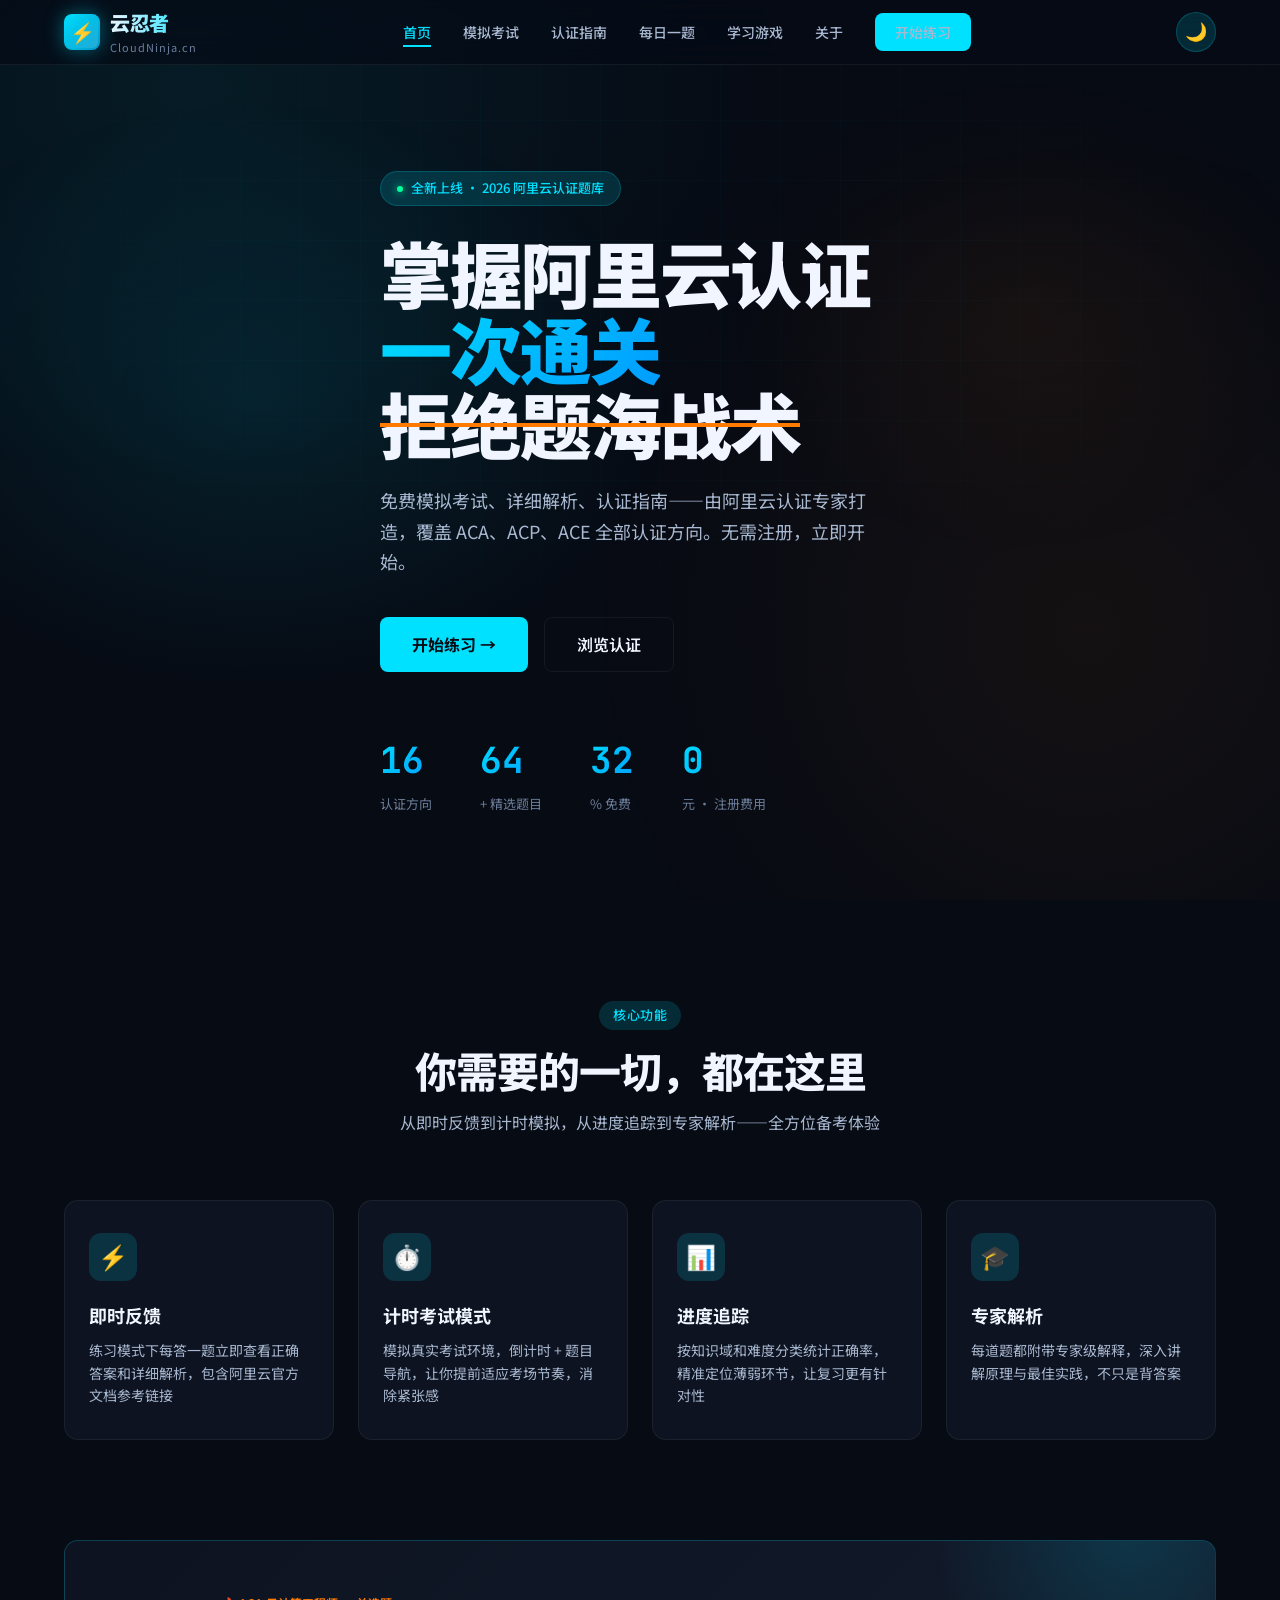
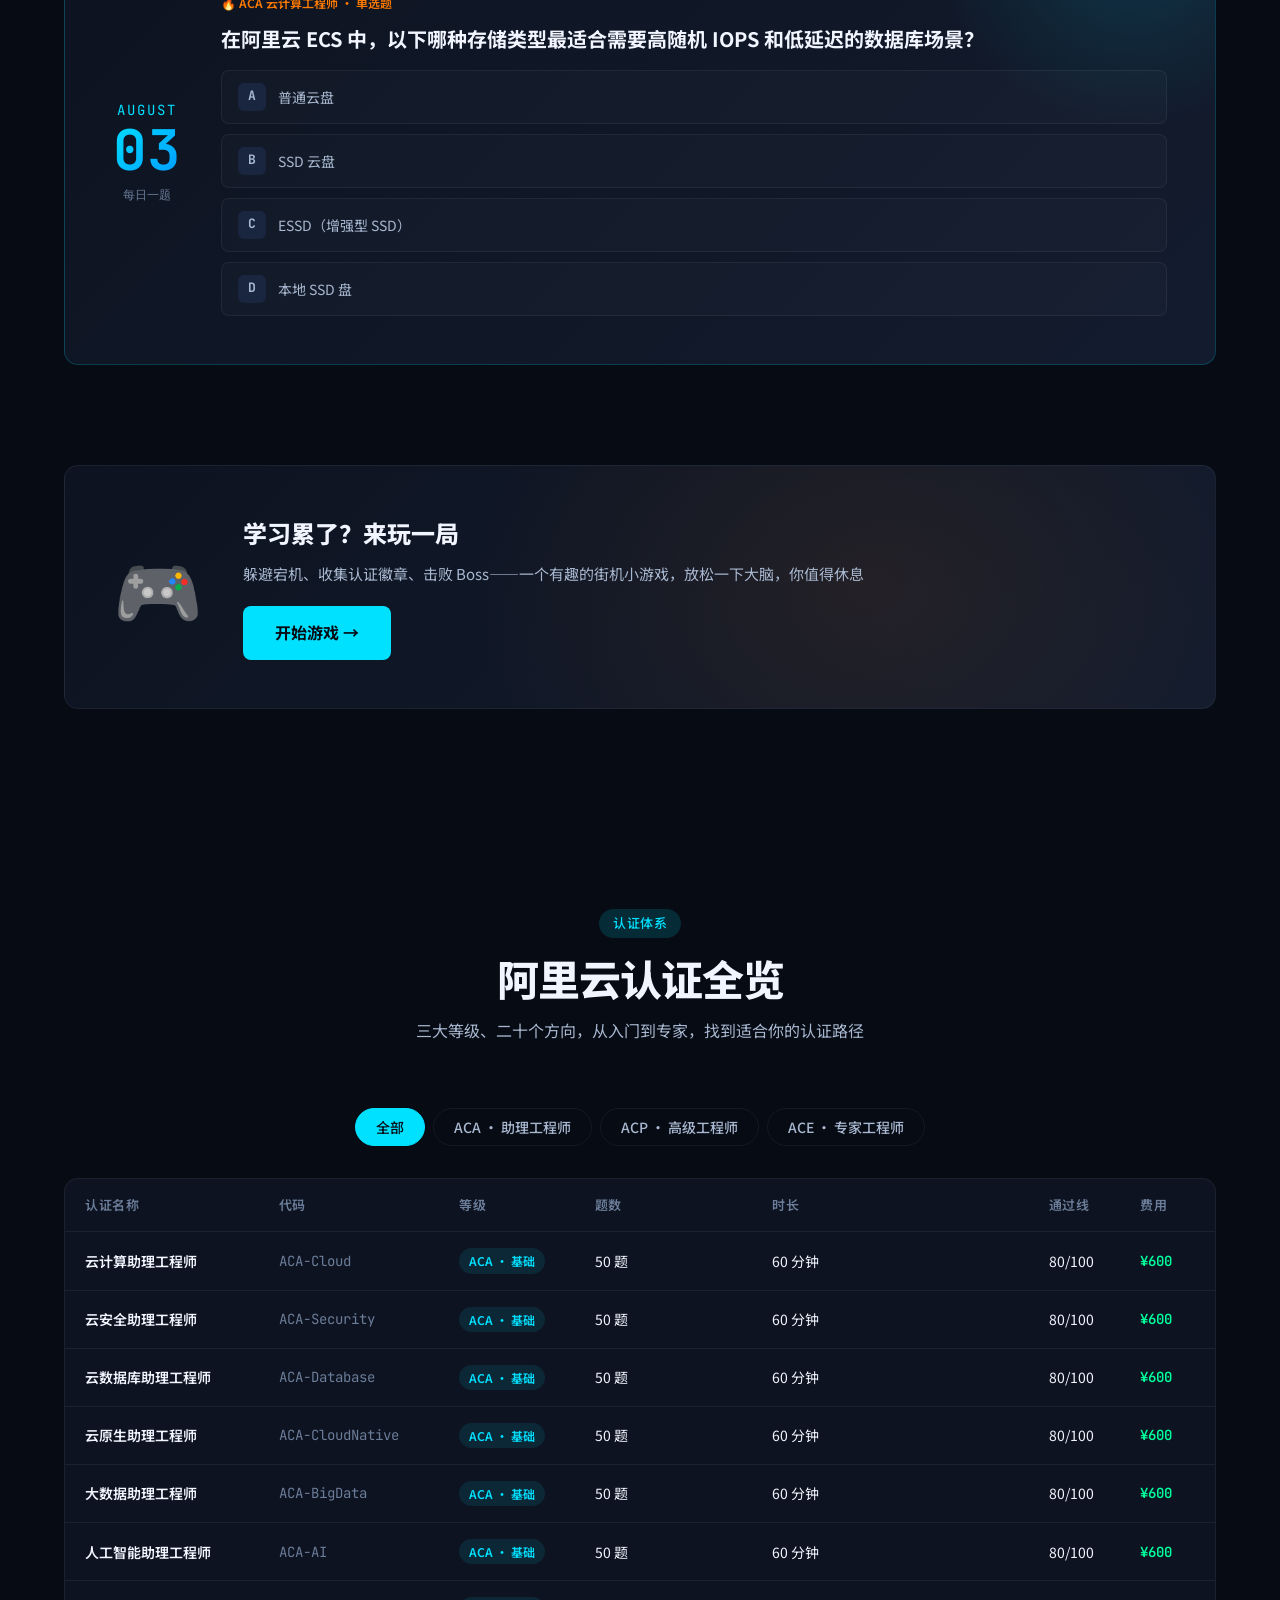
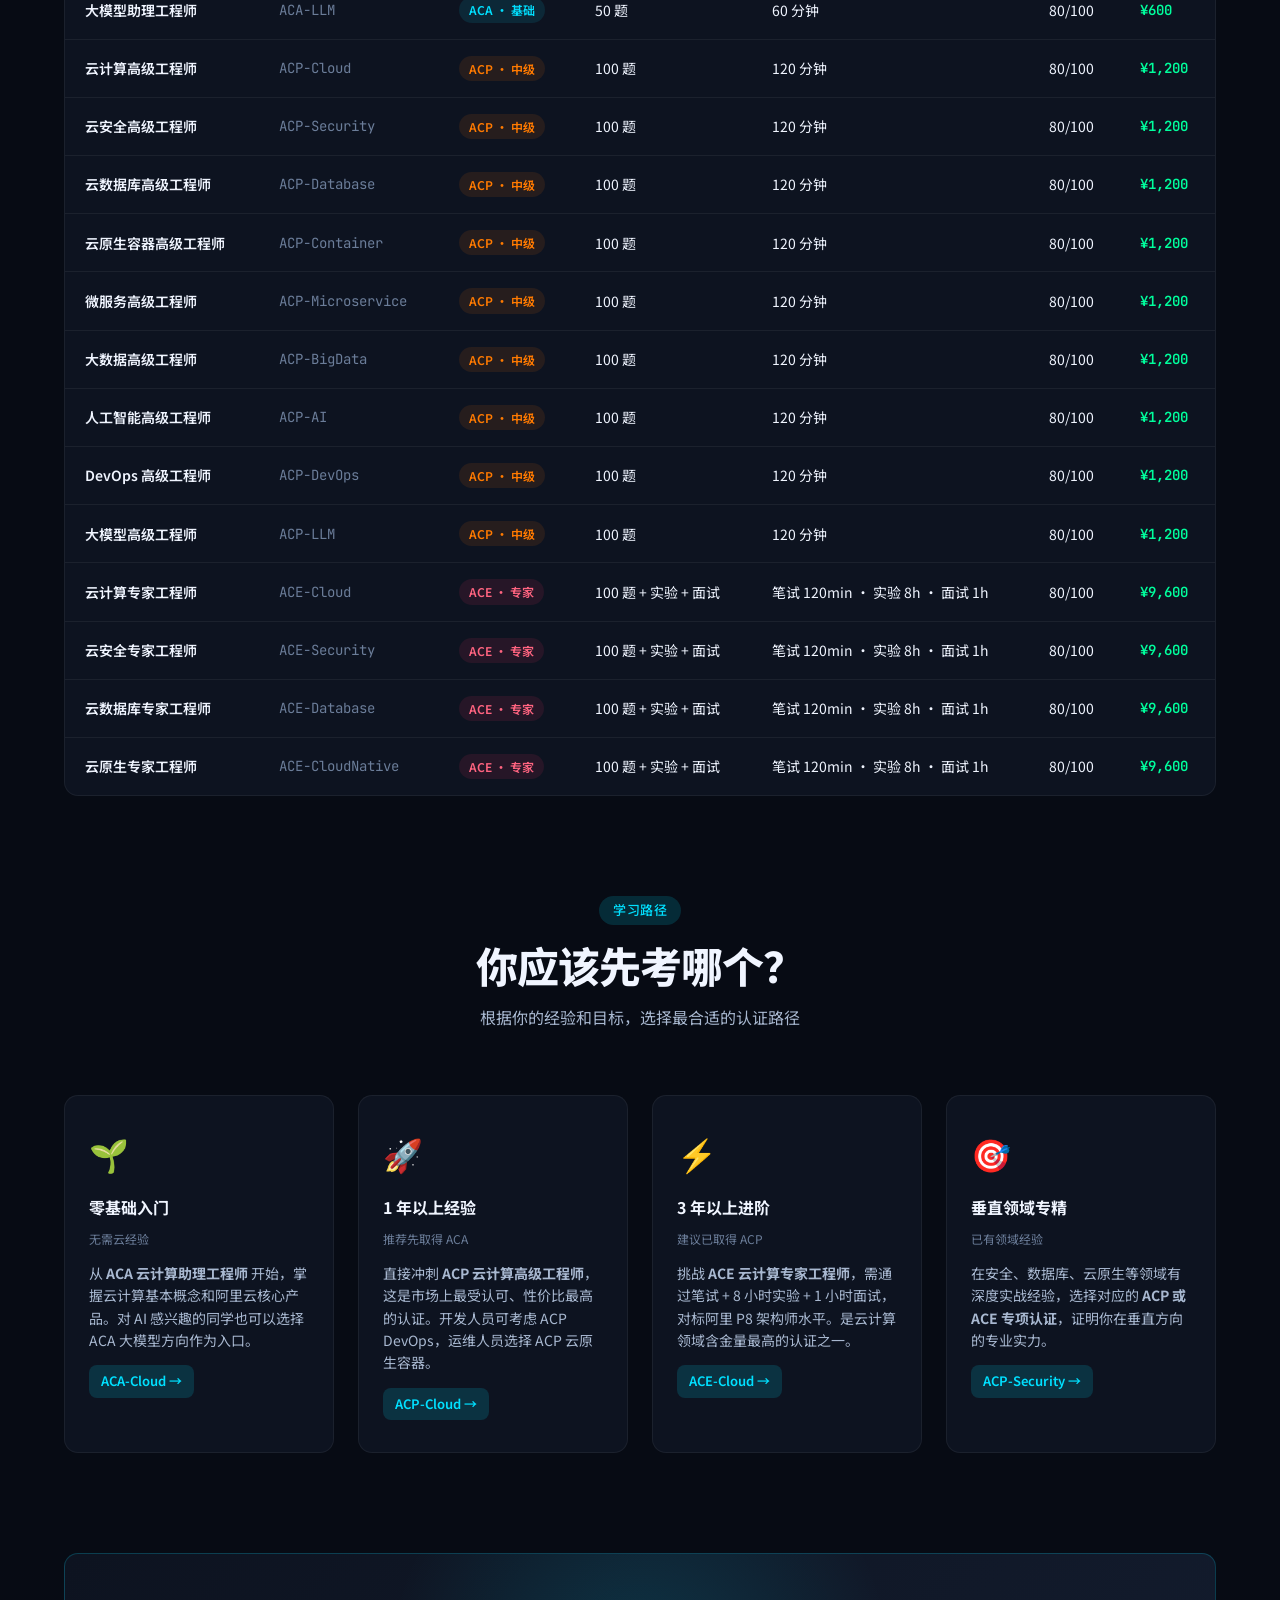
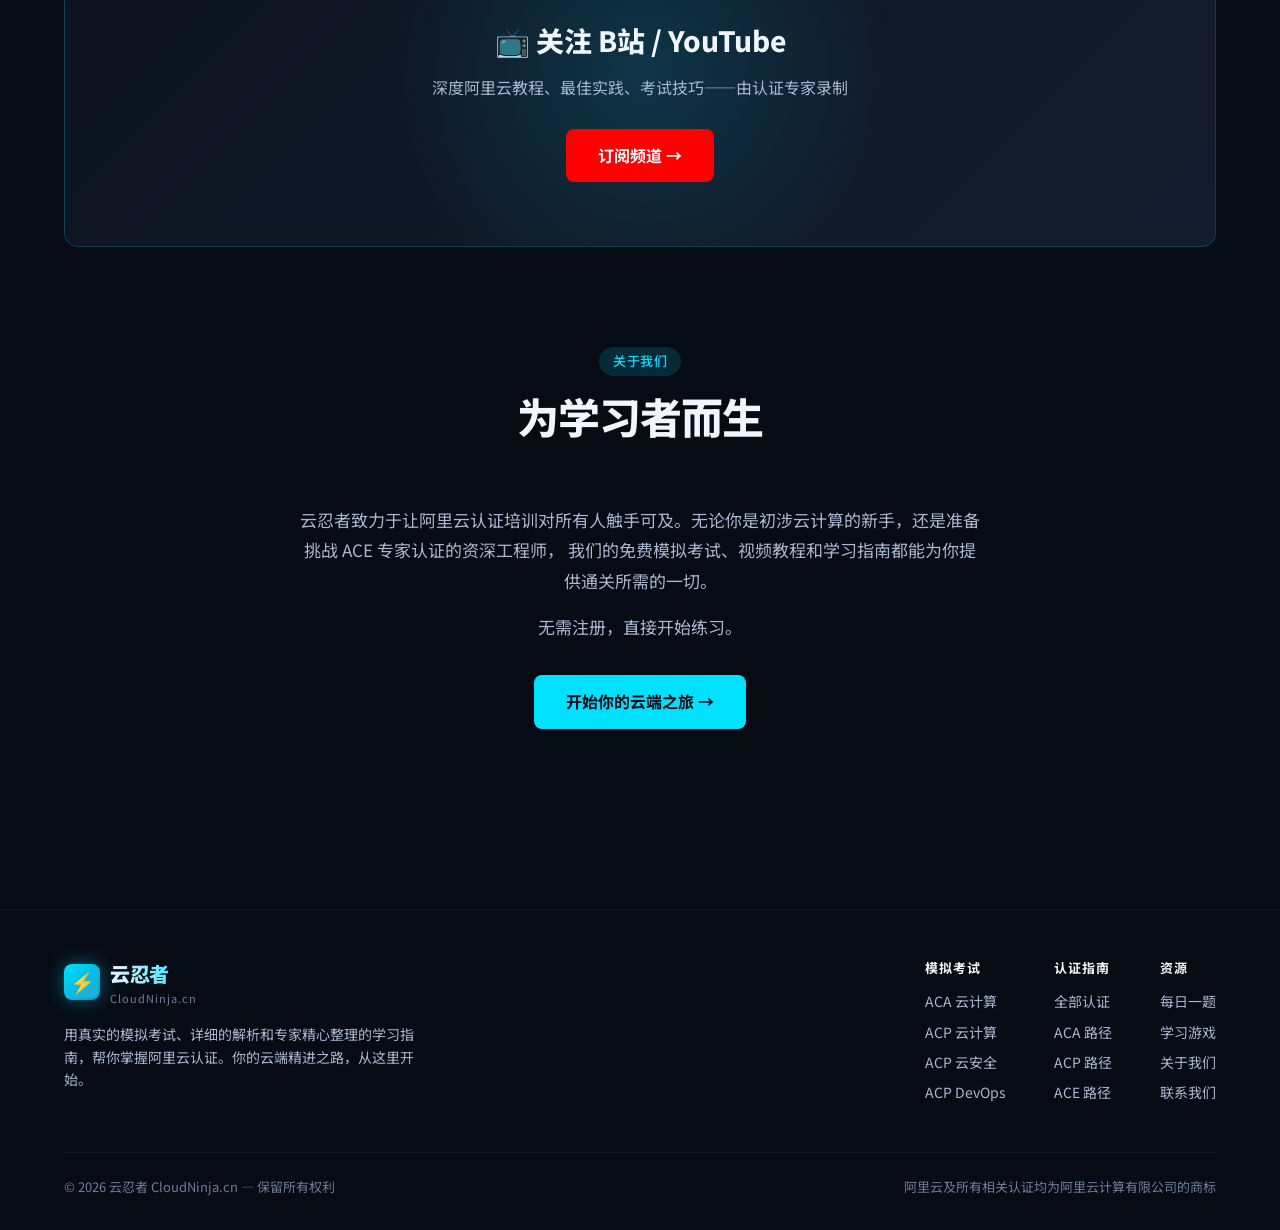
==== commit 5aaaa85e: "修复题库重复与题目准确性，统一考试题数口径 - 删除与主库完全重复的 ESS/VPC 专项题库，加载器按题目文本去重，避免同场考试重复出题 - 修正 5 道题：ESS 冷却时间判定、OSS 跨区域复制" ====
--- a/index.html
+++ b/index.html
@@ -46,7 +46,7 @@
                     <div class="label">认证方向</div>
                 </div>
                 <div class="hero-stat">
-                    <div class="num" data-target="1000">0</div>
+                    <div class="num" data-target="172">0</div>
                     <div class="label">+ 精选题目</div>
                 </div>
                 <div class="hero-stat">
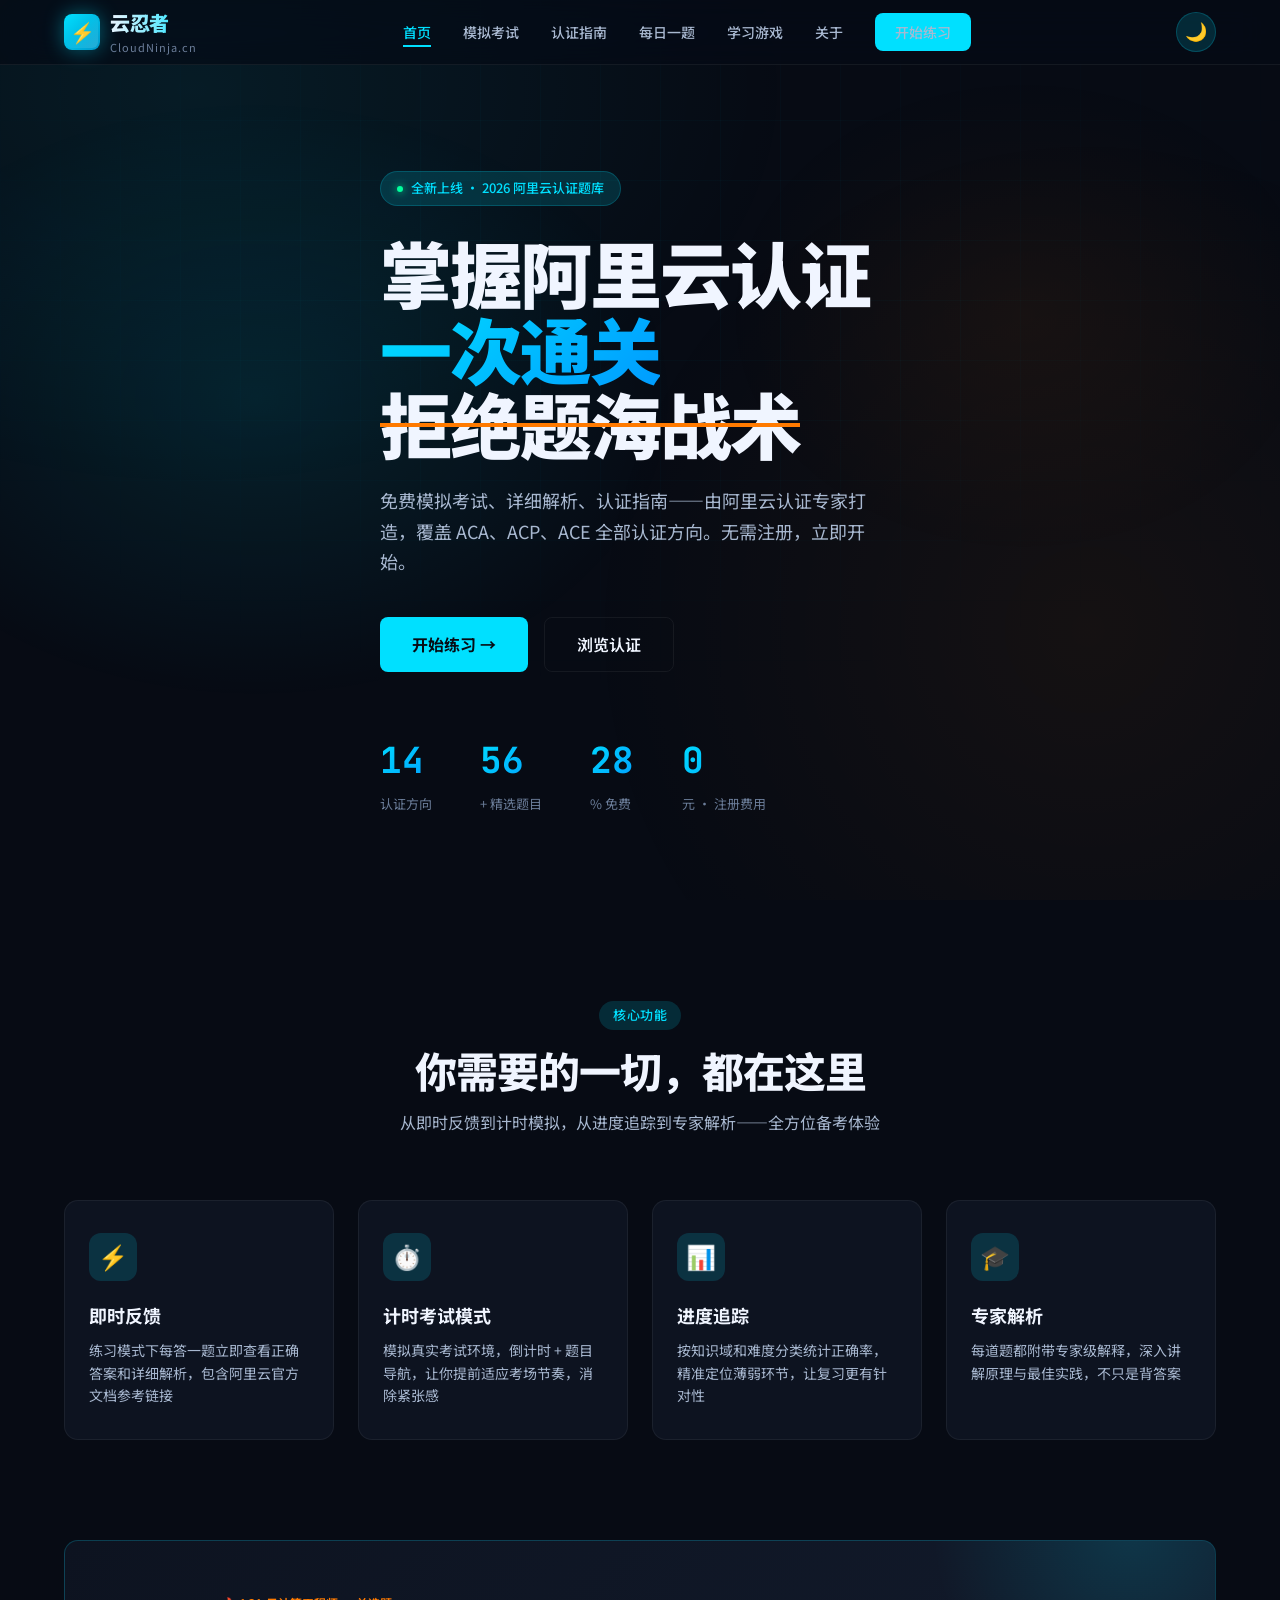
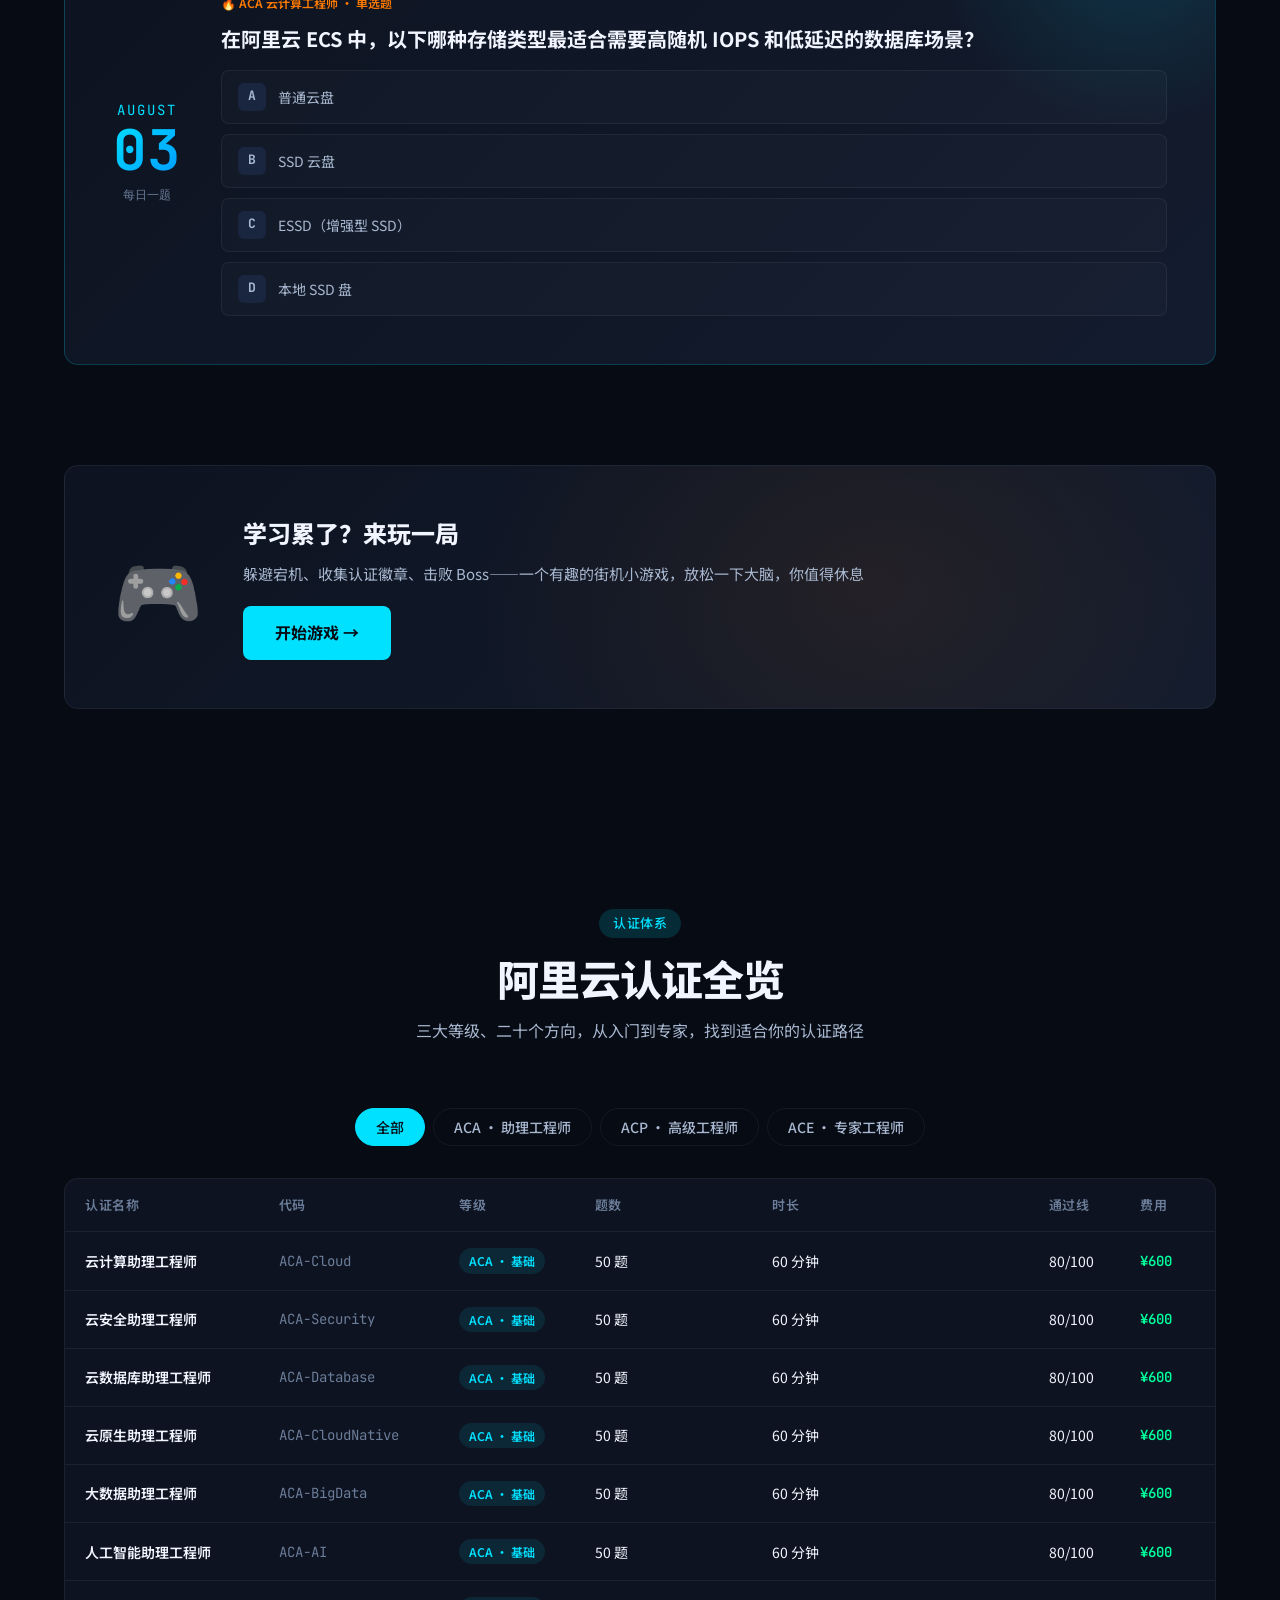
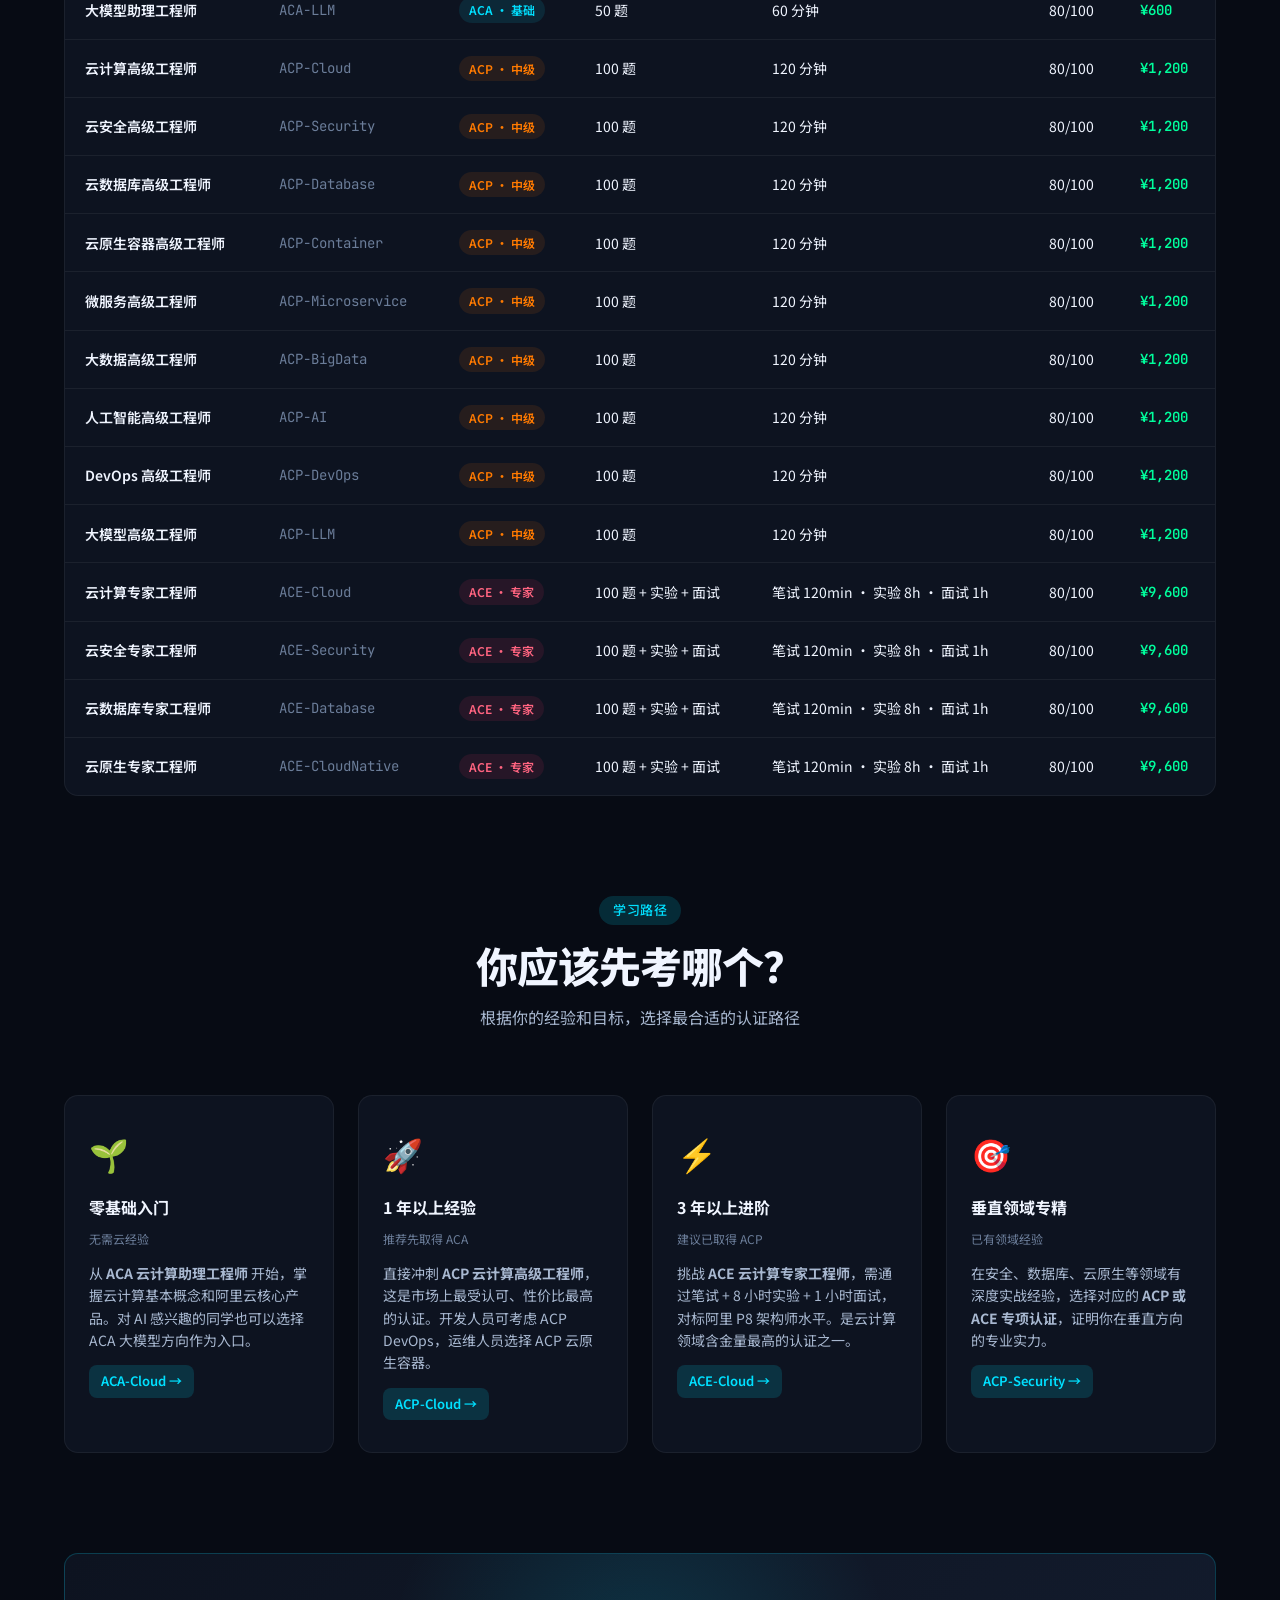
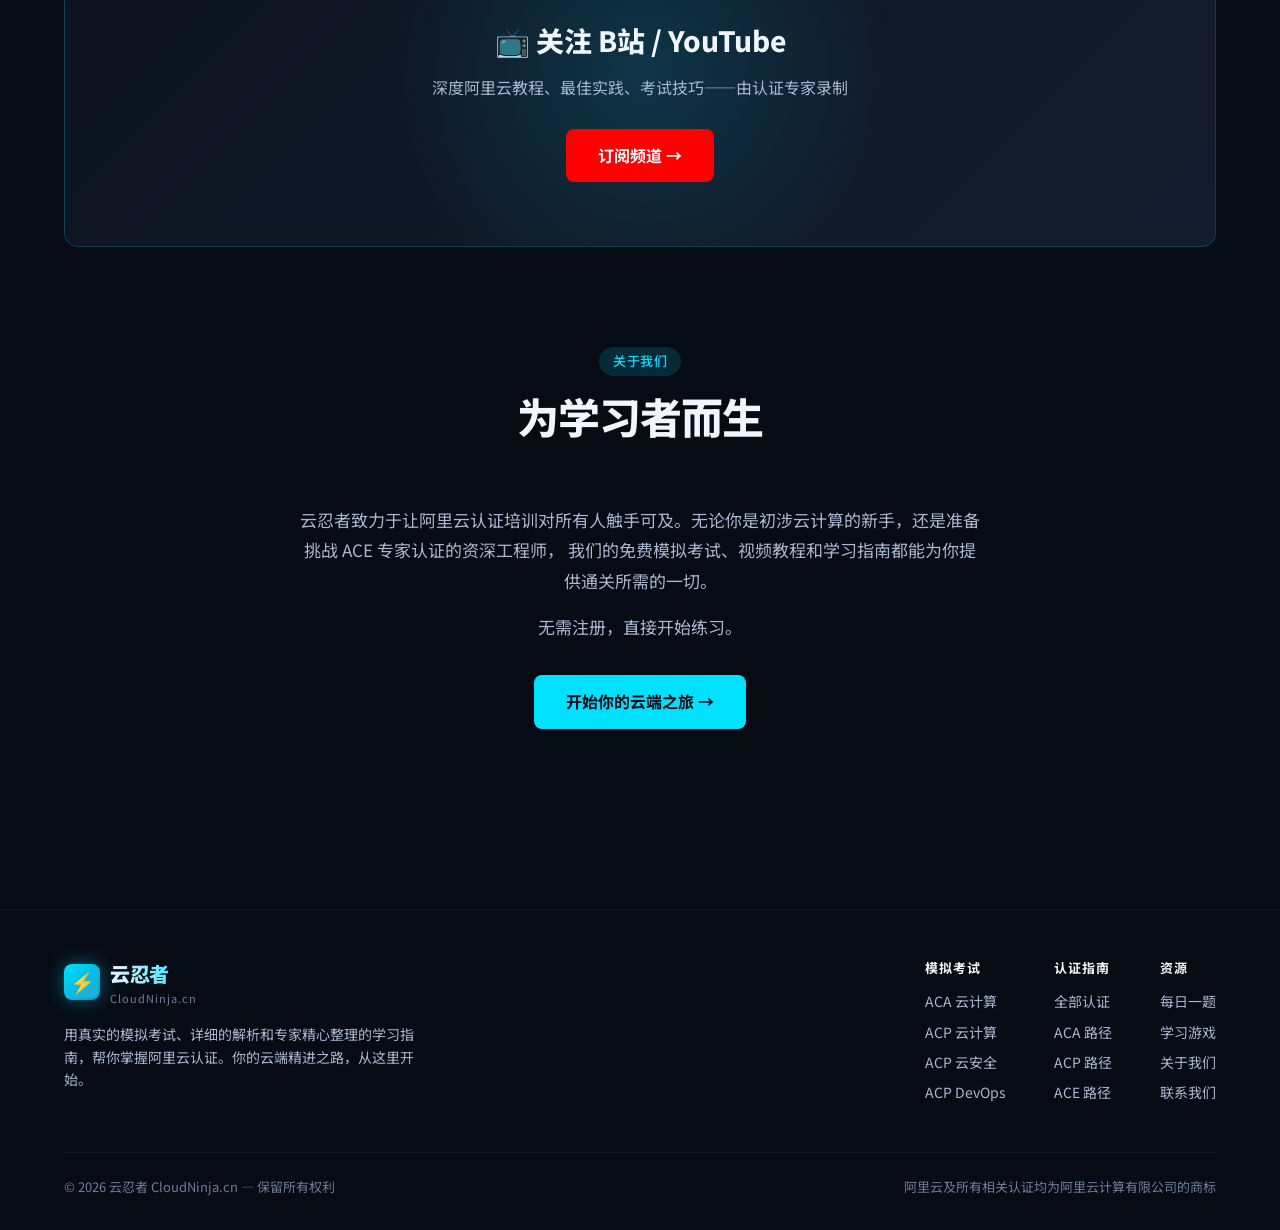
==== commit 82851f97: "统一考试配置与认证目录，修复时长/通过线与每日一题硬编码" ====
--- a/index.html
+++ b/index.html
@@ -100,32 +100,15 @@
     <div class="container">
         <div class="qotd-wrap reveal">
             <div class="qotd-date">
-                <div class="month">AUGUST</div>
+                <div class="month" id="qotdMonth">AUGUST</div>
                 <div class="day" id="qotdDay">03</div>
                 <div class="label">每日一题</div>
             </div>
             <div class="qotd-content">
-                <div class="qotd-tag">🔥 ACA 云计算工程师 · 单选题</div>
-                <h3>在阿里云 ECS 中，以下哪种存储类型最适合需要高随机 IOPS 和低延迟的数据库场景？</h3>
-                <div class="qotd-options" id="qotdOptions">
-                    <div class="qotd-option" onclick="checkAnswer(this, false)">
-                        <span class="key">A</span> 普通云盘
-                    </div>
-                    <div class="qotd-option" onclick="checkAnswer(this, false)">
-                        <span class="key">B</span> SSD 云盘
-                    </div>
-                    <div class="qotd-option" onclick="checkAnswer(this, true)">
-                        <span class="key">C</span> ESSD（增强型 SSD）
-                    </div>
-                    <div class="qotd-option" onclick="checkAnswer(this, false)">
-                        <span class="key">D</span> 本地 SSD 盘
-                    </div>
-                </div>
-                <div class="qotd-explain" id="qotdExplain">
-                    <strong>✅ 正确答案：C. ESSD（增强型 SSD）</strong><br><br>
-                    ESSD（Enhanced SSD）基于新一代分布式块存储架构，提供高达 100 万 PL 的随机读写 IOPS 和超低延迟，是数据库等高 IO 场景的首选。相比普通 SSD 云盘，ESSD 在性能上有质的飞跃；而本地 SSD 盘虽然有高性能但数据可靠性不如云盘，且无法随时扩容和快照备份。<br><br>
-                    📖 参考：阿里云 ESSD 产品文档 — 块存储性能对比
-                </div>
+                <div class="qotd-tag" id="qotdTag"></div>
+                <h3 id="qotdQuestion"></h3>
+                <div class="qotd-options" id="qotdOptions"></div>
+                <div class="qotd-explain" id="qotdExplain"></div>
             </div>
         </div>
     </div>
@@ -486,22 +469,42 @@
     document.querySelectorAll('.reveal').forEach(el => observer.observe(el));
     document.querySelectorAll('.hero-stat').forEach(el => observer.observe(el));
 
+    // ===== 每日一题（数据驱动，避免硬编码正确项） =====
+    const QOTD = {
+        month: 'AUGUST',
+        day: '03',
+        tag: '🔥 ACA 云计算工程师 · 单选题',
+        question: '在阿里云 ECS 中，以下哪种存储类型最适合需要高随机 IOPS 和低延迟的数据库场景？',
+        options: ['普通云盘', 'SSD 云盘', 'ESSD（增强型 SSD）', '本地 SSD 盘'],
+        correct: 2,
+        ref: '阿里云 ESSD 产品文档 — 块存储性能对比',
+        explanation: 'ESSD（Enhanced SSD）基于新一代分布式块存储架构，提供高达 100 万 PL 的随机读写 IOPS 和超低延迟，是数据库等高 IO 场景的首选。相比普通 SSD 云盘，ESSD 在性能上有质的飞跃；而本地 SSD 盘虽然有高性能但数据可靠性不如云盘，且无法随时扩容和快照备份。'
+    };
+    const QOTD_LETTERS = ['A', 'B', 'C', 'D', 'E', 'F'];
+    (function renderQOTD() {
+        document.getElementById('qotdMonth').textContent = QOTD.month;
+        document.getElementById('qotdDay').textContent = QOTD.day;
+        document.getElementById('qotdTag').textContent = QOTD.tag;
+        document.getElementById('qotdQuestion').textContent = QOTD.question;
+        document.getElementById('qotdOptions').innerHTML = QOTD.options.map((opt, i) =>
+            `<div class="qotd-option" data-idx="${i}" onclick="checkAnswer(this)">
+                <span class="key">${QOTD_LETTERS[i]}</span> ${opt}
+            </div>`
+        ).join('');
+        const correctLetter = QOTD_LETTERS[QOTD.correct];
+        document.getElementById('qotdExplain').innerHTML =
+            `<strong>✅ 正确答案：${correctLetter}. ${QOTD.options[QOTD.correct]}</strong><br><br>
+            ${QOTD.explanation}<br><br>
+            📖 参考：${QOTD.ref}`;
+    })();
+
     // ===== QOTD interaction =====
-    function checkAnswer(el, isCorrect) {
+    function checkAnswer(el) {
         document.querySelectorAll('.qotd-option').forEach(opt => {
             opt.style.pointerEvents = 'none';
-            if (opt === el) {
-                if (isCorrect) {
-                    opt.classList.add('correct');
-                } else {
-                    opt.classList.add('wrong');
-                    document.querySelectorAll('.qotd-option').forEach(o => {
-                        if (o.querySelector('.key').textContent === 'C') {
-                            o.classList.add('correct');
-                        }
-                    });
-                }
-            }
+            const idx = parseInt(opt.dataset.idx, 10);
+            if (idx === QOTD.correct) opt.classList.add('correct');
+            else if (opt === el) opt.classList.add('wrong');
         });
         document.getElementById('qotdExplain').classList.add('show');
     }
--- a/style.css
+++ b/style.css
@@ -517,6 +517,12 @@
 }
 .exam-card:hover { border-color: var(--border-hi); background: var(--bg-2); transform: translateY(-4px); }
 .exam-card:hover::before { transform: scaleX(1); }
+.exam-card.highlighted {
+    border-color: var(--accent);
+    box-shadow: 0 0 0 3px var(--accent-dim), 0 18px 45px rgba(0,153,204,0.15);
+}
+.exam-card.highlighted::before { transform: scaleX(1); }
+.exam-card.highlighted h3 { color: var(--accent); }
 .exam-card-head { display: flex; justify-content: space-between; align-items: start; margin-bottom: 14px; }
 .exam-card h3 { font-size: 18px; font-weight: 700; }
 .exam-card .exam-code { font-family: var(--font-mono); font-size: 12px; color: var(--text-2); margin-top: 4px; }
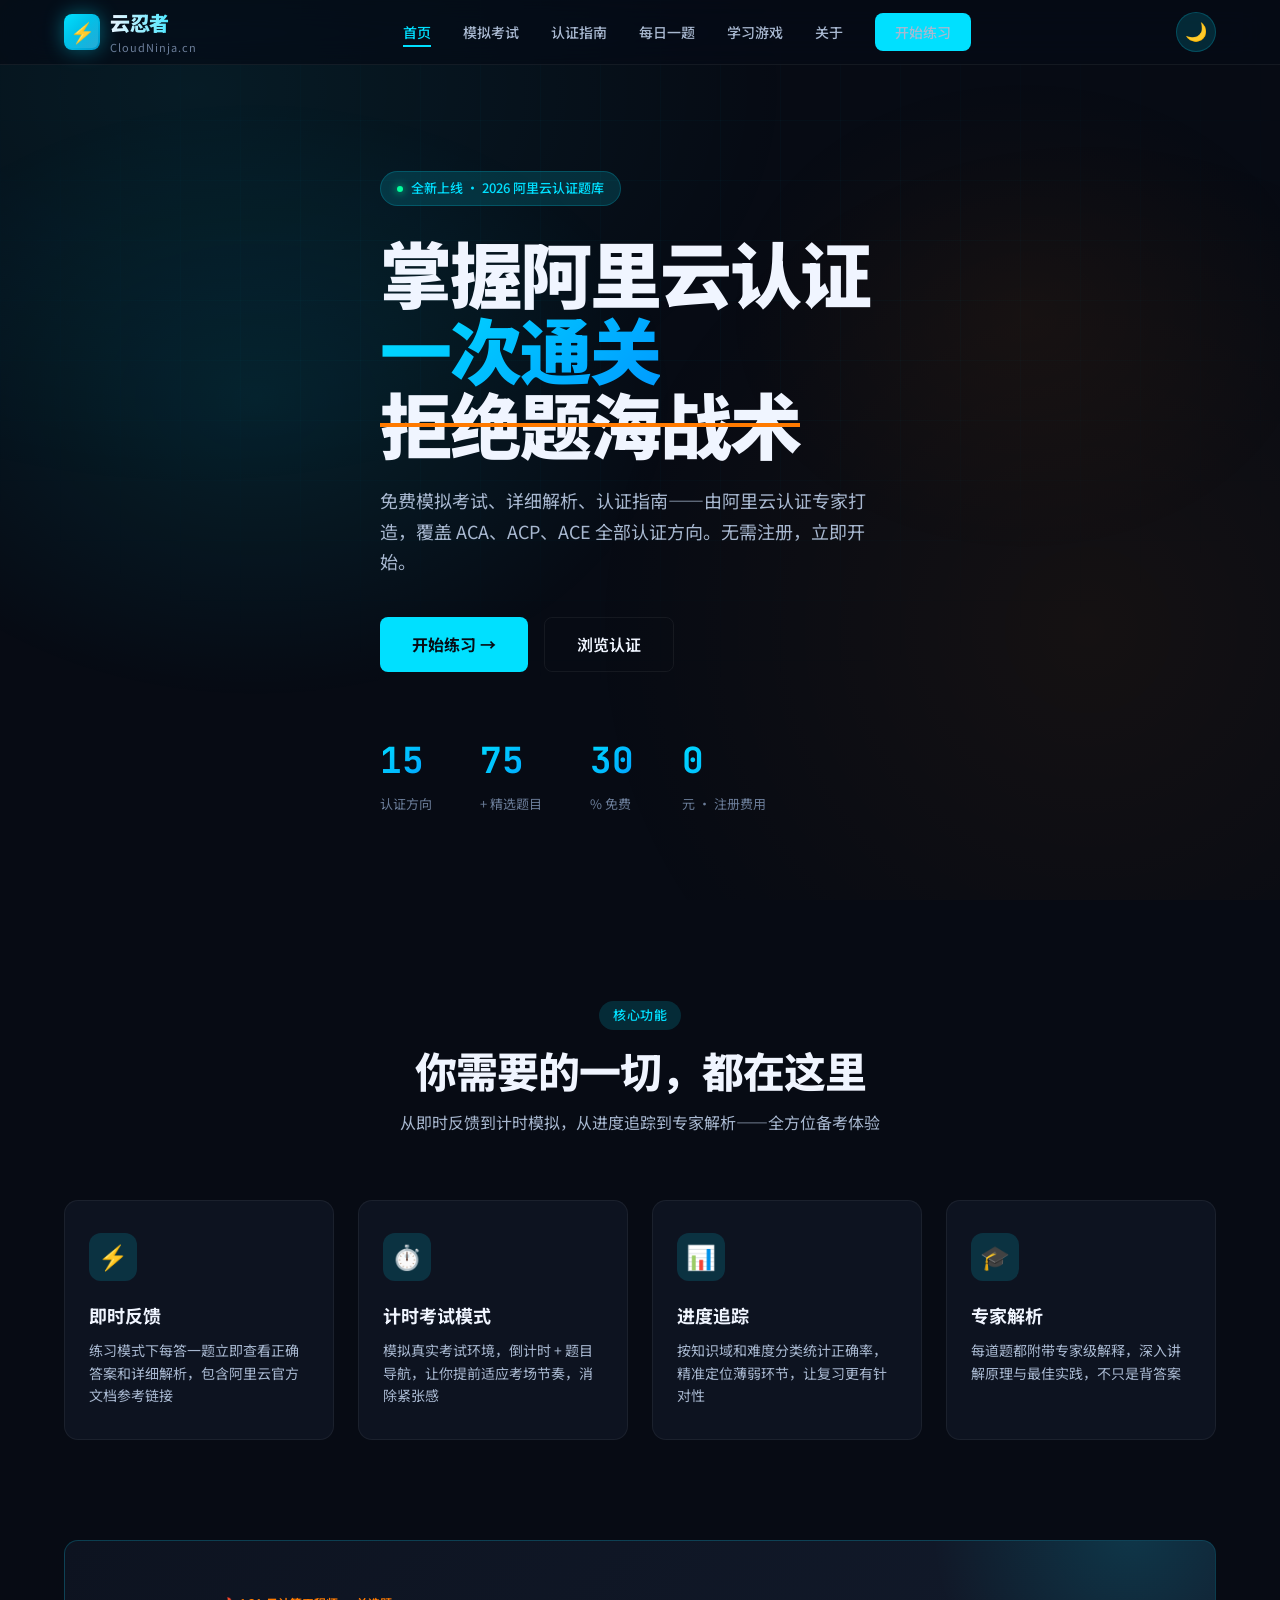
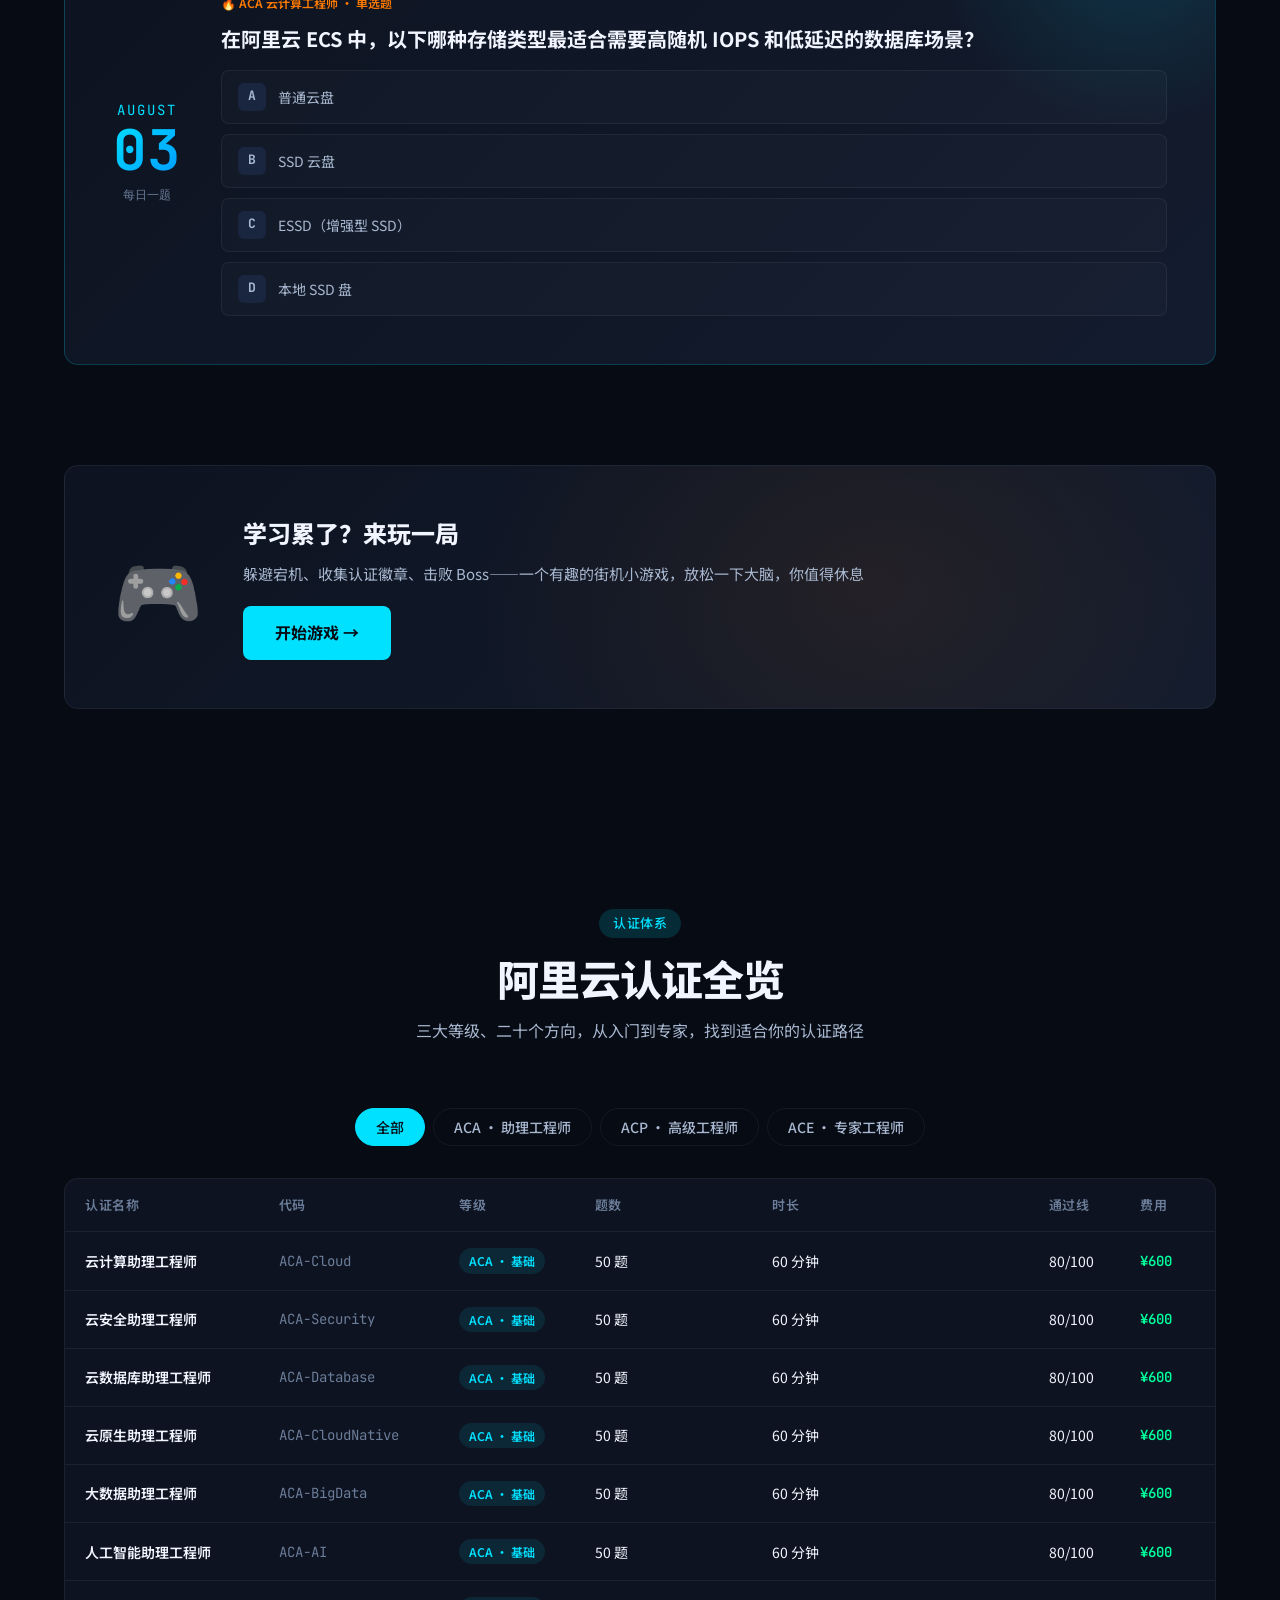
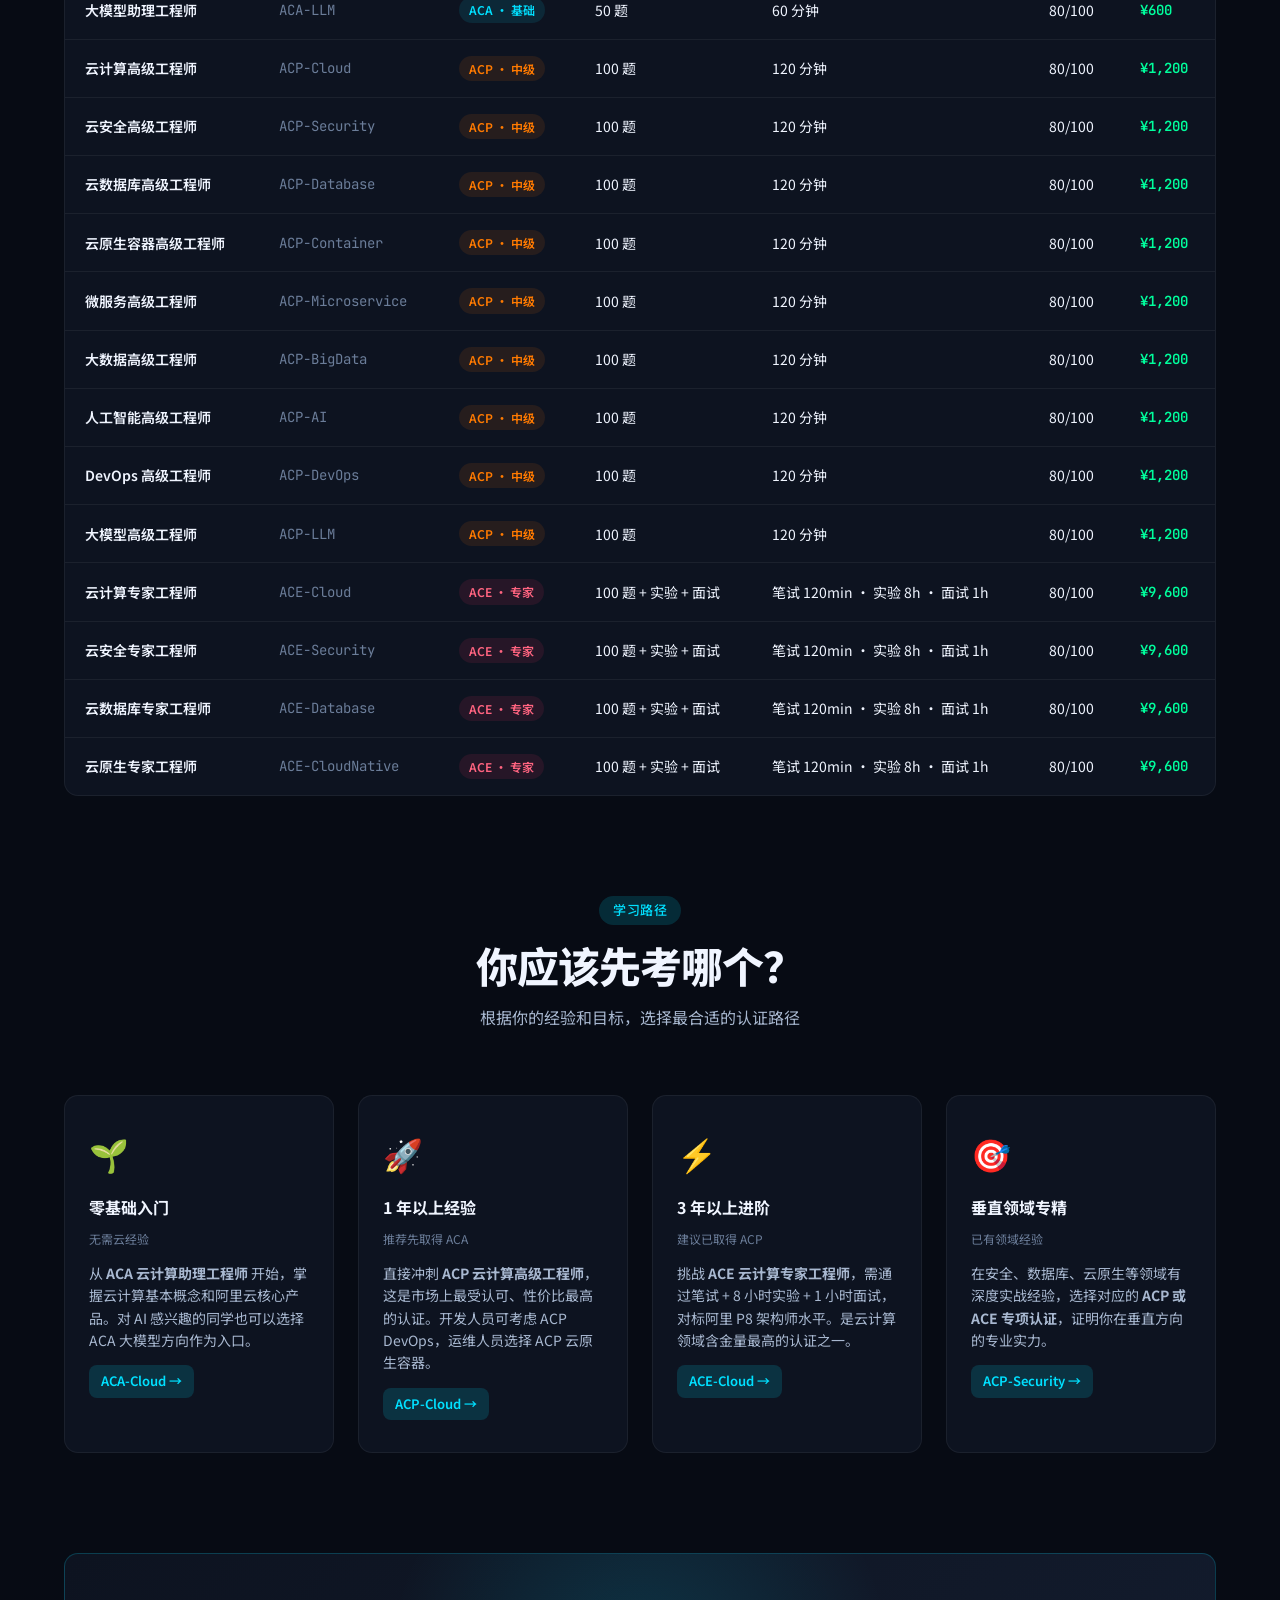
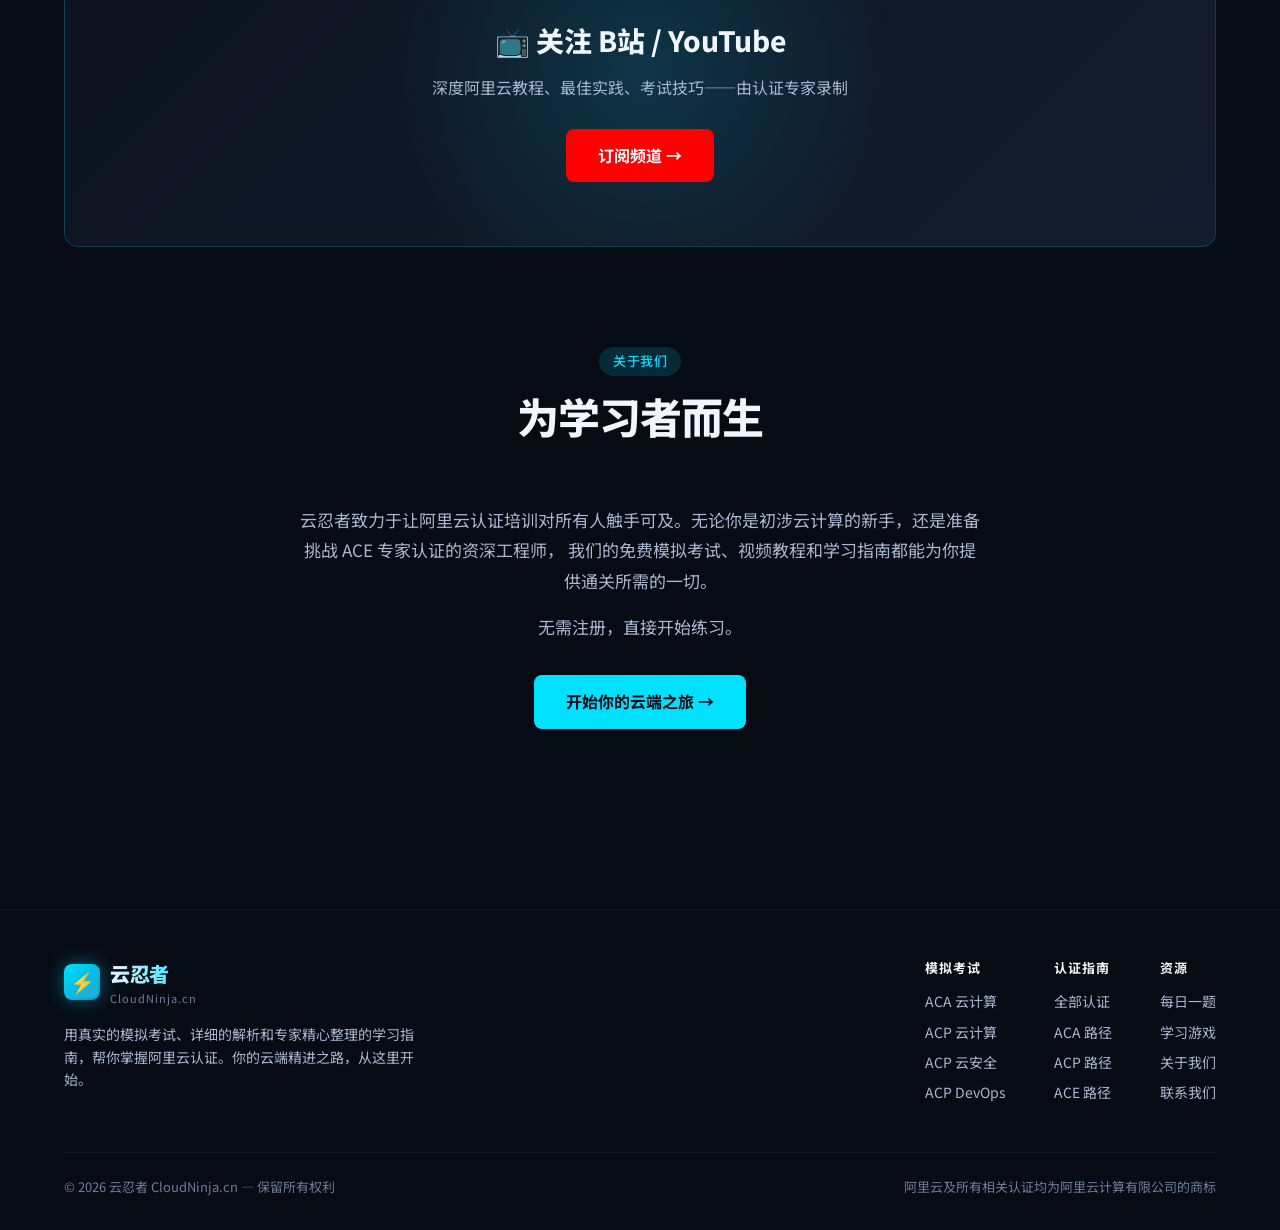
==== commit 759c1a8f: "update" ====
--- a/index.html
+++ b/index.html
@@ -46,7 +46,7 @@
                     <div class="label">认证方向</div>
                 </div>
                 <div class="hero-stat">
-                    <div class="num" data-target="172">0</div>
+                    <div class="num" data-target="203">0</div>
                     <div class="label">+ 精选题目</div>
                 </div>
                 <div class="hero-stat">
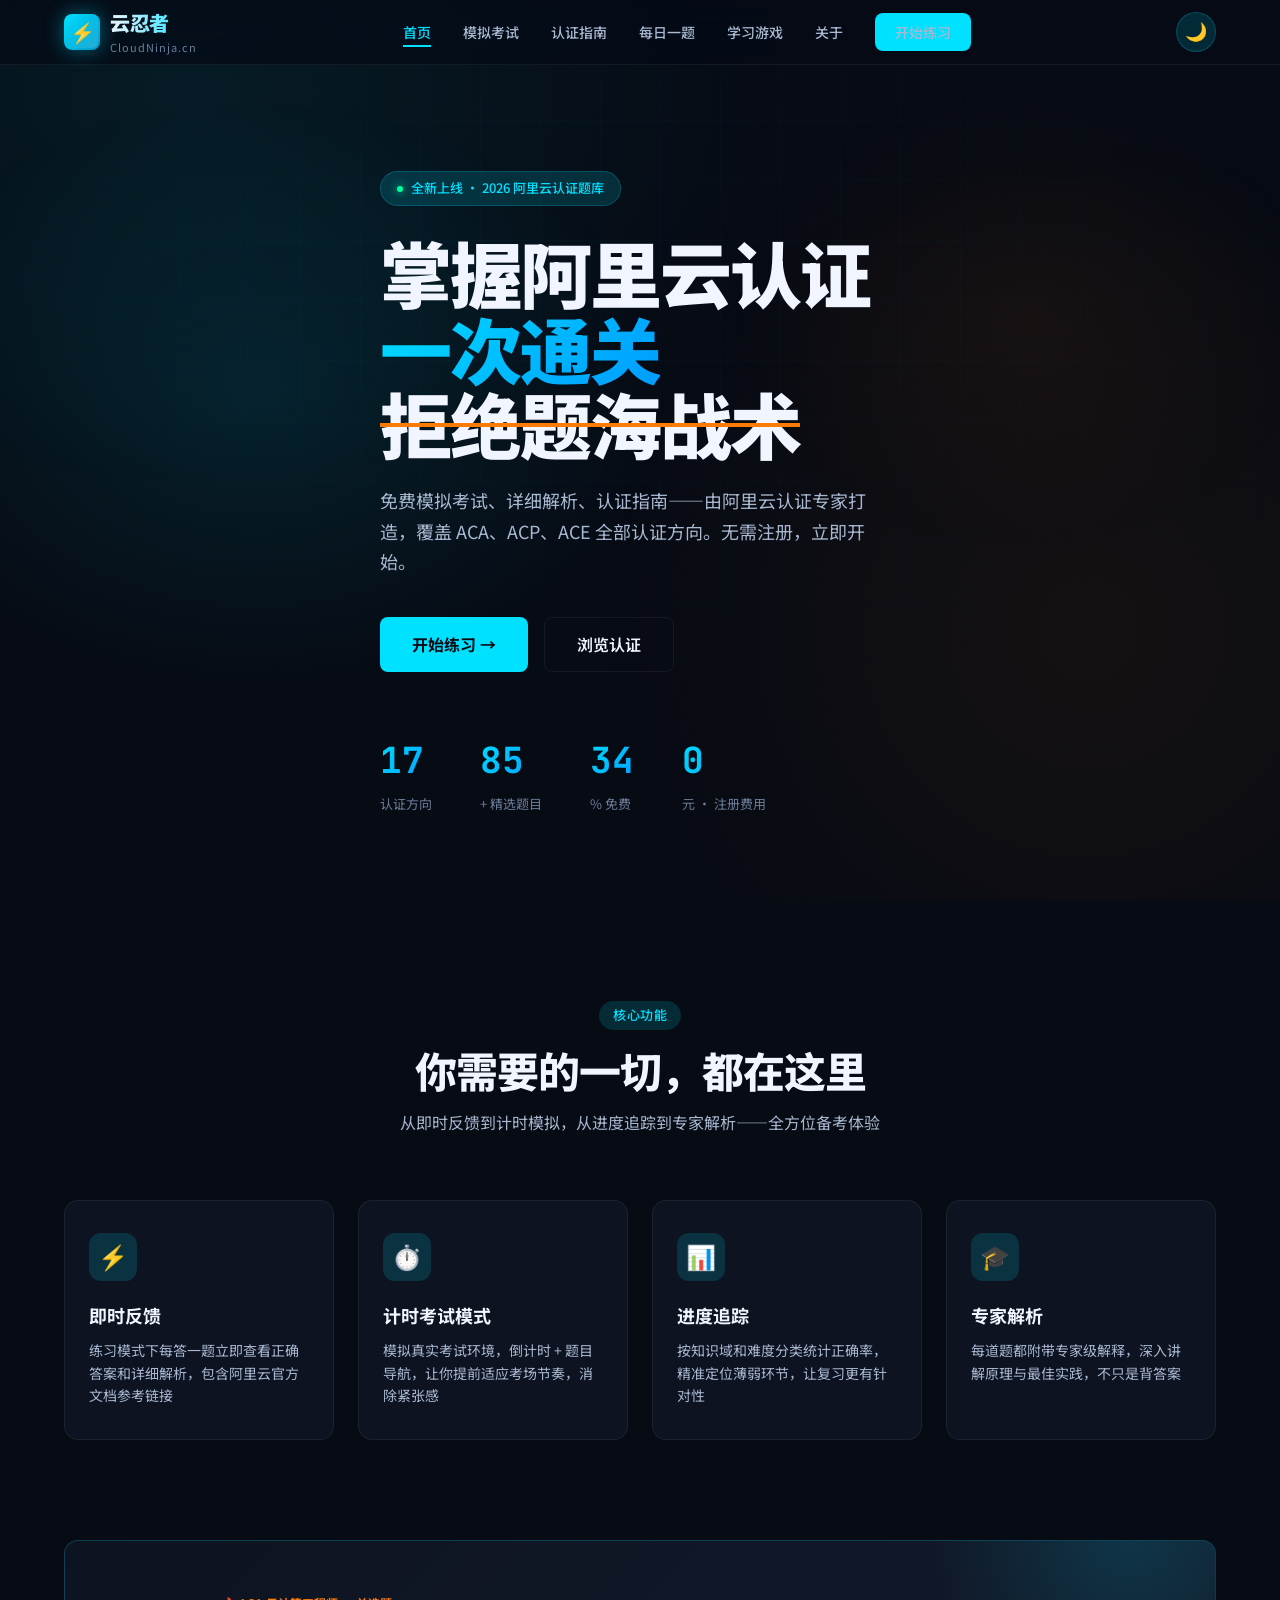
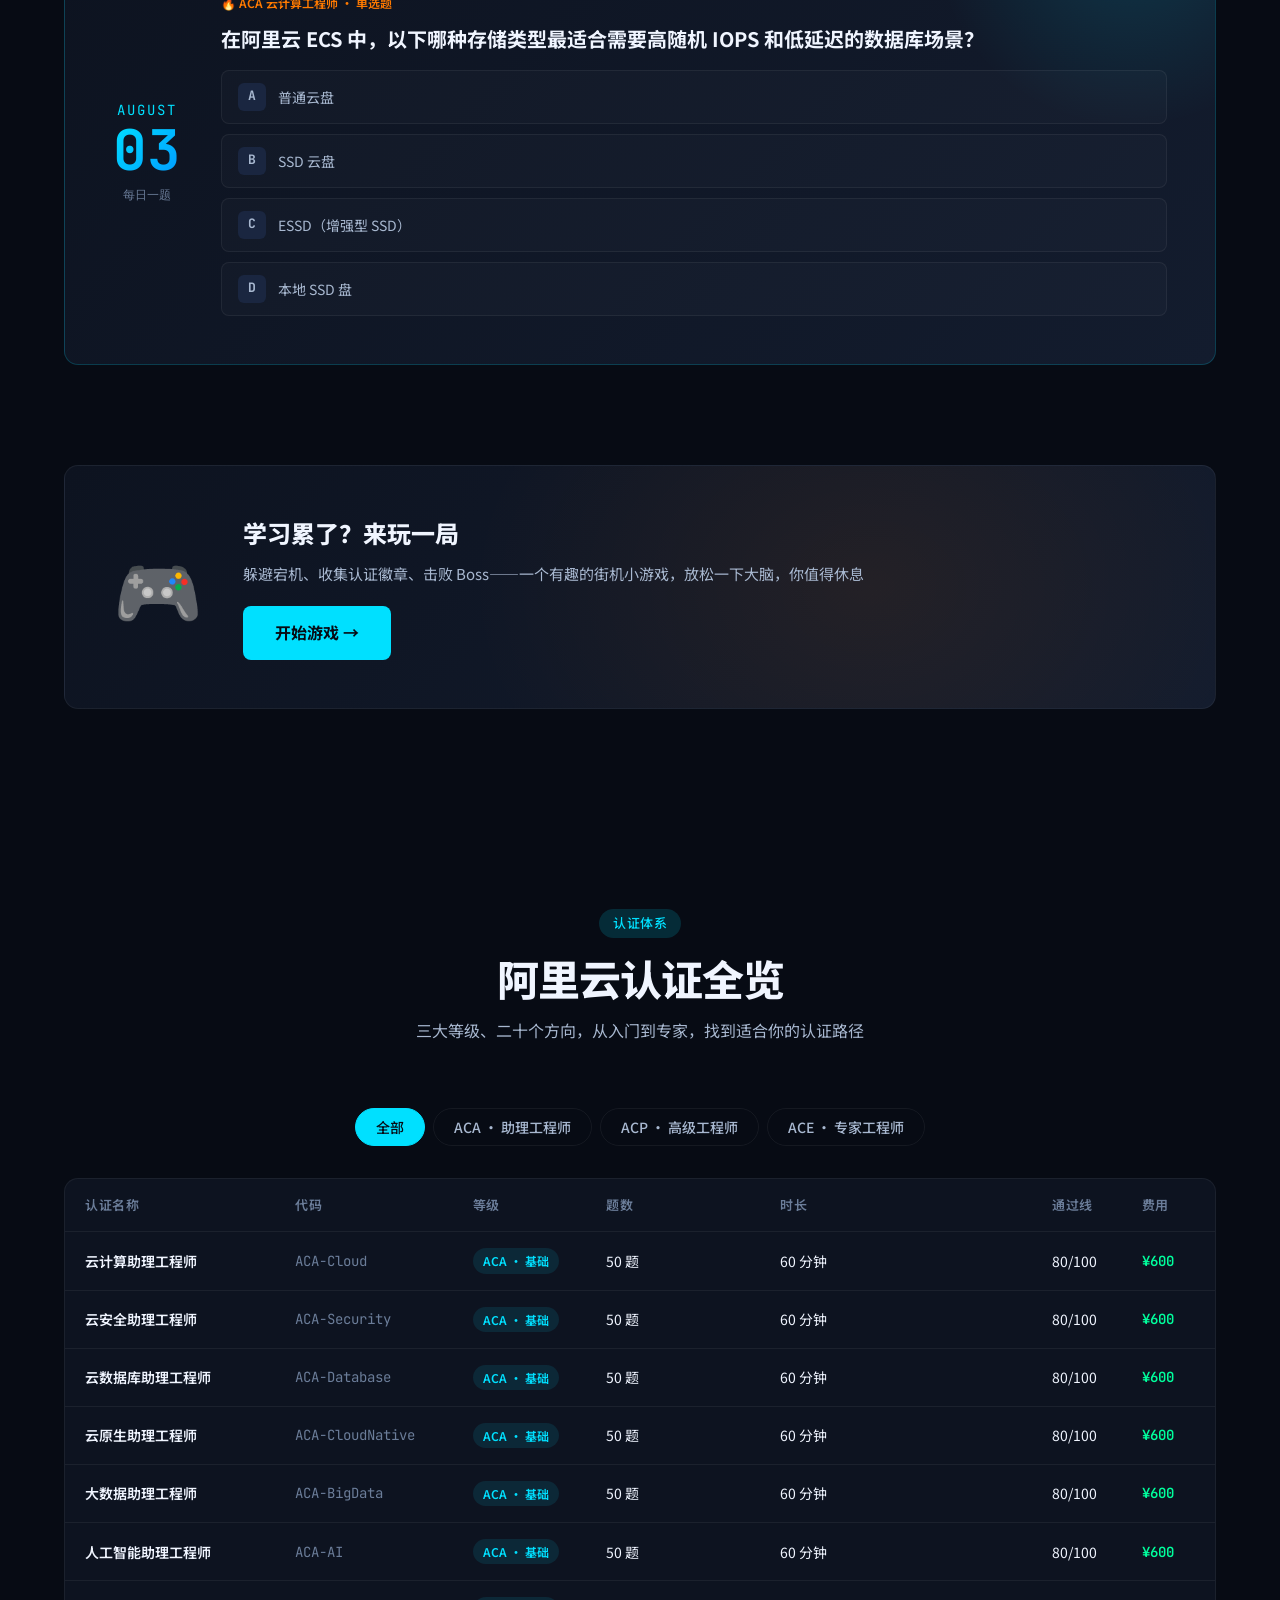
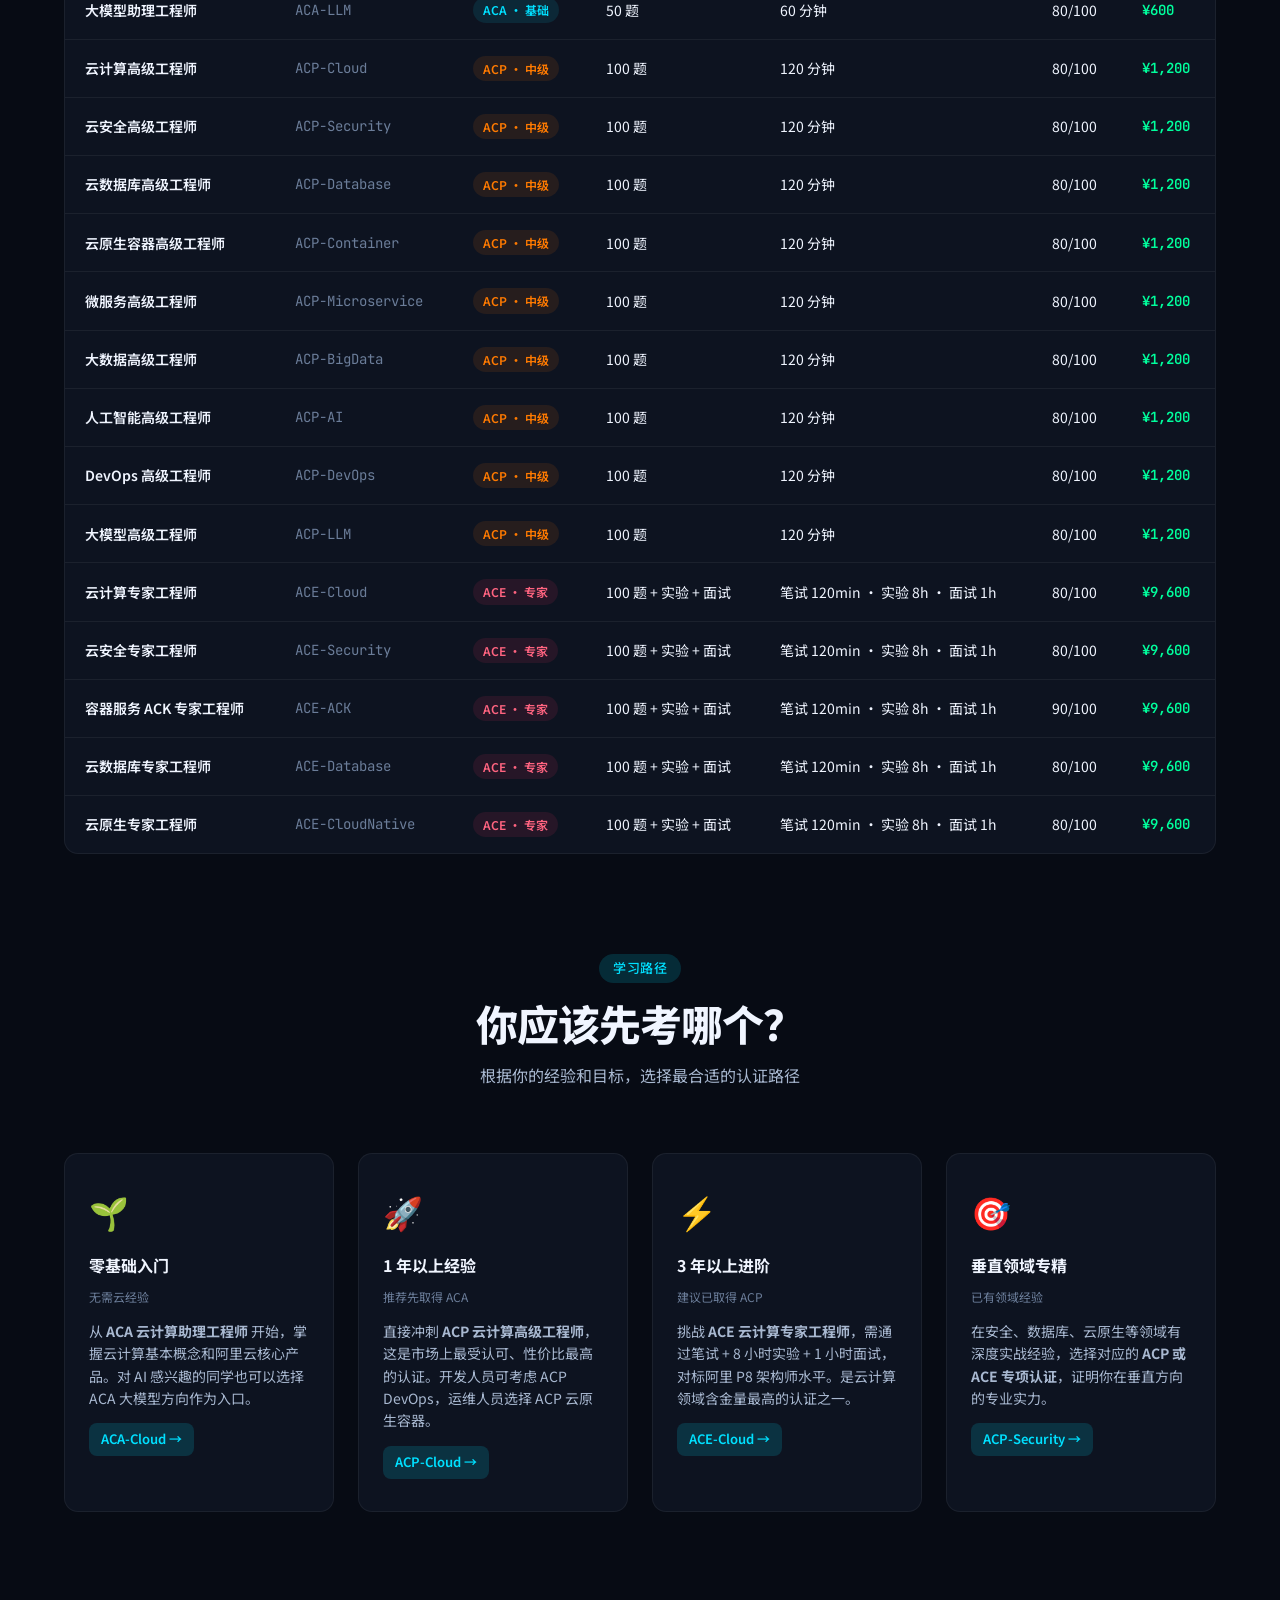
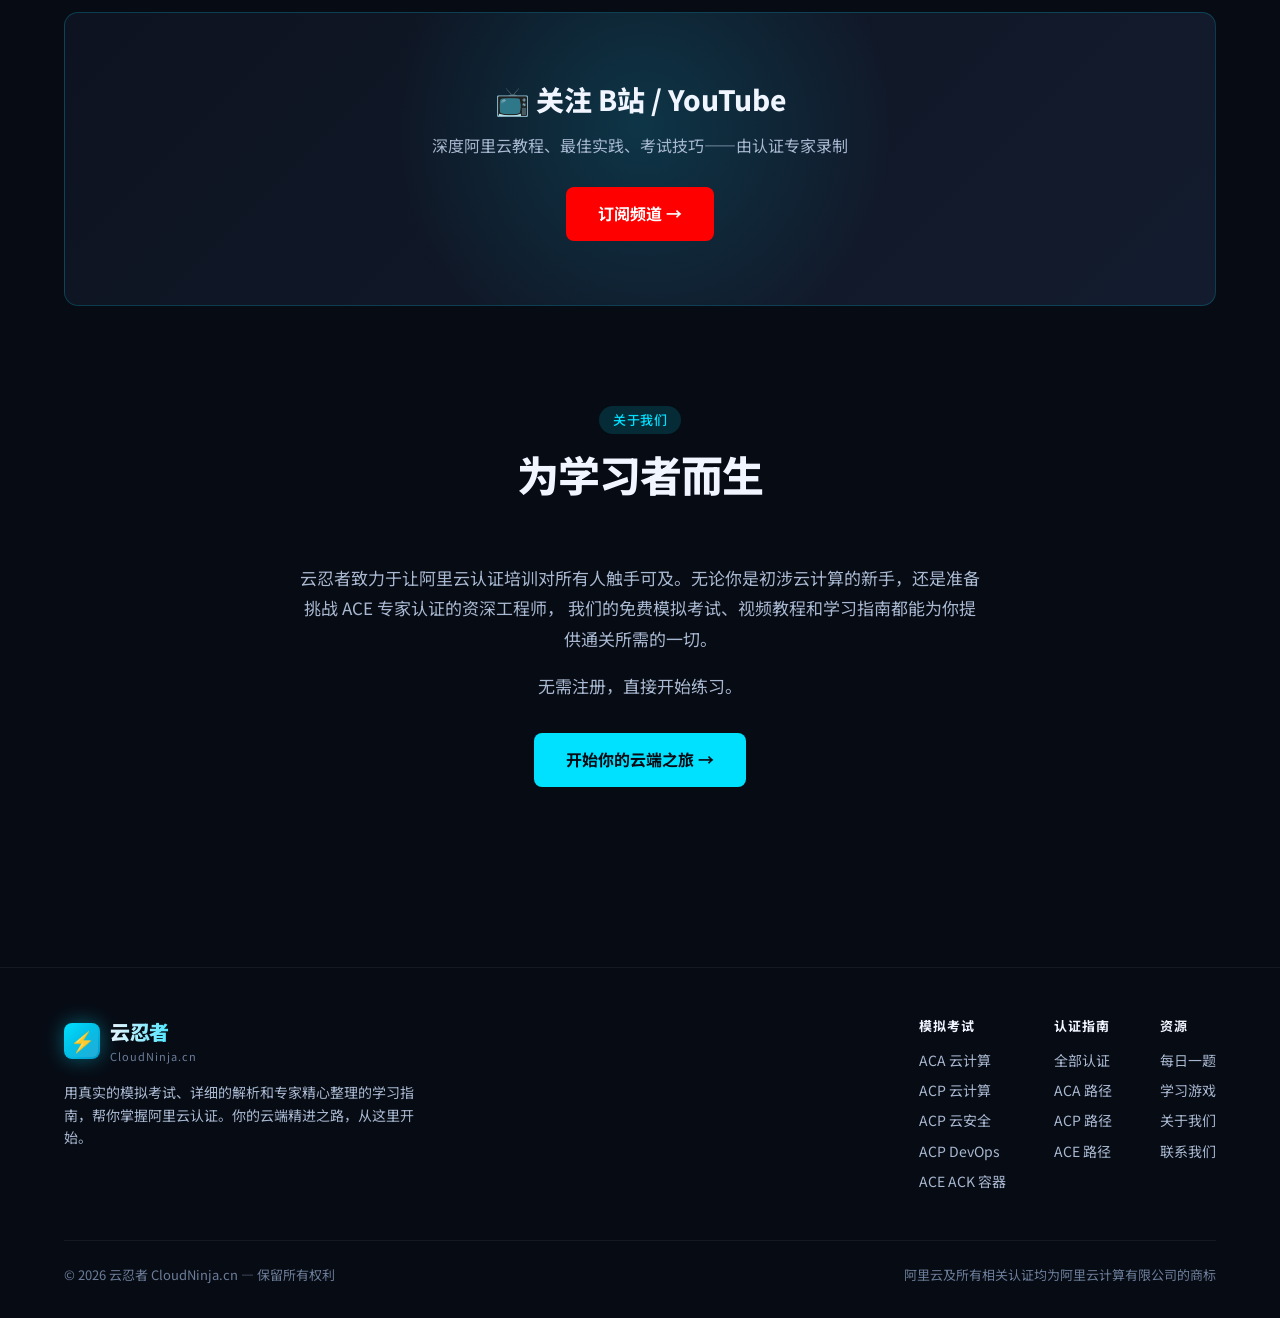
==== commit 0f220ecc: "fix(e2e): wire ace-ack EXAM_META + loosen legacy meta thresholds BUG FIXED (root cause): exam-config" ====
--- a/index.html
+++ b/index.html
@@ -321,6 +321,15 @@
                         <td>100 题 + 实验 + 面试</td>
                         <td>笔试 120min · 实验 8h · 面试 1h</td>
                         <td>80/100</td>
+                        <td class="cert-price">¥9,600</td>
+                    </tr>
+                    <tr data-level="ace" onclick="window.location.href='certifications.html?cert=ace-ack'">
+                        <td class="cert-name">容器服务 ACK 专家工程师</td>
+                        <td class="cert-code">ACE-ACK</td>
+                        <td><span class="cert-level level-ace">ACE · 专家</span></td>
+                        <td>100 题 + 实验 + 面试</td>
+                        <td>笔试 120min · 实验 8h · 面试 1h</td>
+                        <td>90/100</td>
                         <td class="cert-price">¥9,600</td>
                     </tr>
                     <tr data-level="ace" onclick="window.location.href='certifications.html?cert=ace-database'">
